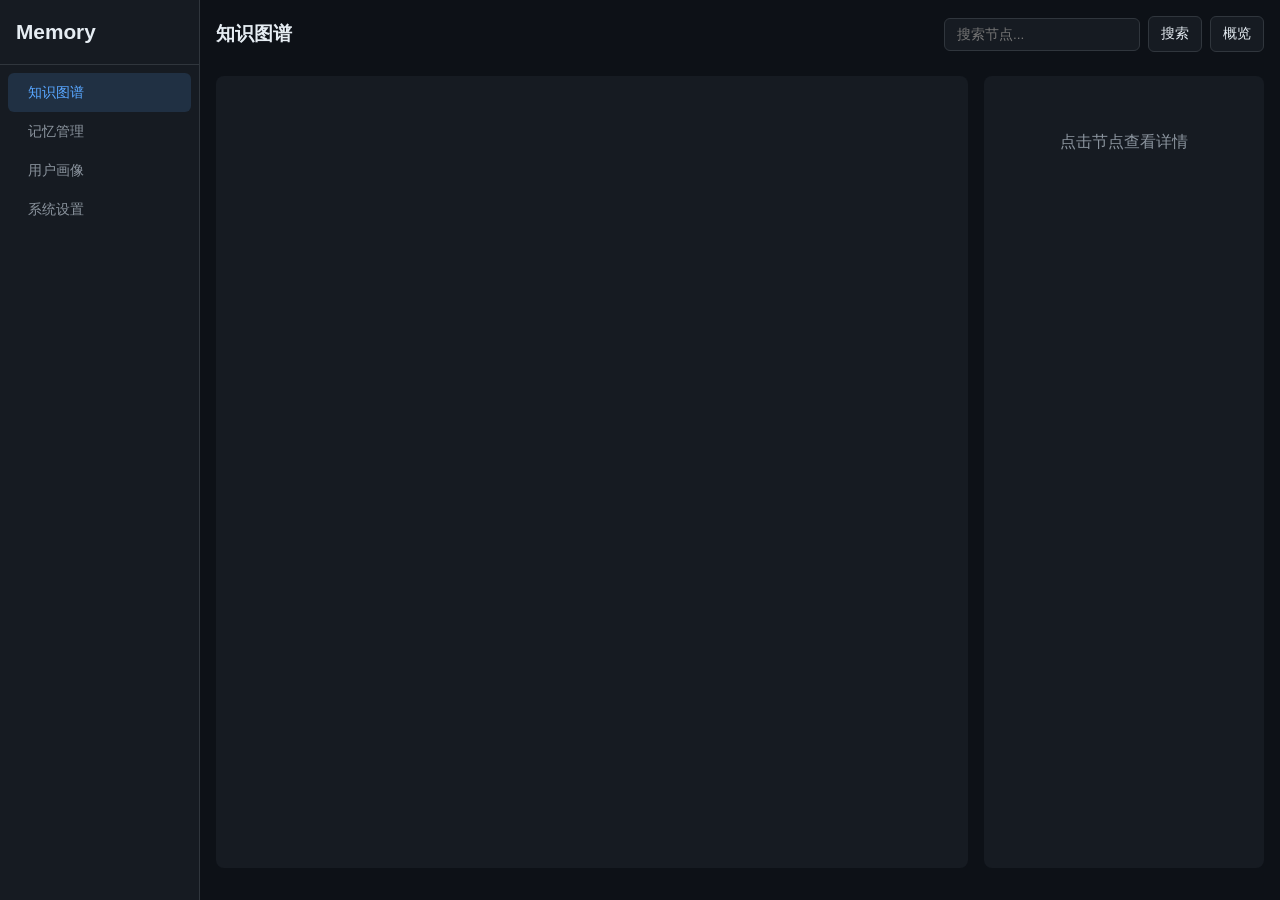
==== webui/dashboard/index.html @ d9d57caa "fix: WebUI 记忆页面滚动 + 分页条数选择 1) styles.css: .mem-body 和 .mem-table-wrap overflow:hidden → auto, 内容可滚动查" ====
<!DOCTYPE html>
<html lang="zh-CN">
<head>
<meta charset="UTF-8">
<meta name="viewport" content="width=device-width, initial-scale=1.0">
<title>Memory Dashboard</title>
<link rel="stylesheet" href="styles.css">
</head>
<body>
<div id="app">
  <aside class="sidebar">
    <div class="brand"> Memory</div>
    <nav>
      <button class="nav-item active" data-page="graph"><span class="nav-icon"></span> 知识图谱</button>
      <button class="nav-item" data-page="memories"><span class="nav-icon"></span> 记忆管理</button>
      <button class="nav-item" data-page="persona"><span class="nav-icon"></span> 用户画像</button>
      <button class="nav-item" data-page="system"><span class="nav-icon"></span> 系统设置</button>
    </nav>
  </aside>
  <main class="main">
    <section class="page active" id="page-graph">
      <header><h2> 知识图谱</h2>
        <div class="toolbar">
          <input id="graph-query" placeholder="搜索节点...">
          <button onclick="searchGraph()">搜索</button>
          <button onclick="loadGraphOverview()">概览</button>
        </div>
      </header>
      <div class="stats-bar" id="graph-stats"></div>
      <div class="graph-wrap">
        <div class="canvas-container" id="canvas-container"><svg id="graph-svg"></svg></div>
        <div class="graph-side" id="graph-detail"><div class="detail-placeholder">点击节点查看详情</div></div>
      </div>
      <div class="legend" id="graph-legend"></div>
    </section>

    <section class="page" id="page-memories">
      <header><h2>记忆管理</h2>
        <div class="toolbar">
          <select id="mem-year" onchange="searchMemories()"><option value="">年份</option></select>
          <select id="mem-month" onchange="searchMemories()">
            <option value="">月份</option>
            <option value="01">1月</option><option value="02">2月</option><option value="03">3月</option>
            <option value="04">4月</option><option value="05">5月</option><option value="06">6月</option>
            <option value="07">7月</option><option value="08">8月</option><option value="09">9月</option>
            <option value="10">10月</option><option value="11">11月</option><option value="12">12月</option>
          </select>
          <input id="mem-search" placeholder="搜索ID或关键词..." oninput="searchMemories()">
          <span id="mem-count" class="count-badge"></span>
        </div>
      </header>
      <div class="mem-body">
        <div class="mem-table-wrap">
          <table class="mem-table">
            <thead>
              <tr>
                <th style="width:30px"><input type="checkbox" id="sel-all" onchange="toggleSelectAll()"></th>
                <th style="width:50px">ID</th>
                <th>摘要</th>
                <th style="width:120px">类型</th>
                <th style="width:60px">重要度</th>
                <th style="width:55px">状态</th>
                <th style="width:80px">创建时间</th>
              </tr>
            </thead>
            <tbody id="mem-tbody"></tbody>
          </table>
          <div style="display:flex;align-items:center;gap:8px;justify-content:center;padding:12px 0">
            <div class="pagination" id="mem-pagination" style="padding:0"></div>
            <select id="mem-page-size" onchange="memPage=1;loadMemories()" style="padding:4px 8px;font-size:0.85em">
              <option value="20">20条/页</option>
              <option value="50" selected>50条/页</option>
              <option value="100">100条/页</option>
            </select>
          </div>
        </div>
        <div class="mem-side" id="mem-side" style="display:none">
          <div class="side-header">
            <h3>记忆详情</h3>
            <div class="side-actions">
              <button onclick="editCurrentMemory()">编辑</button>
              <button onclick="deleteCurrentMemory()" style="color:var(--danger)">删除</button>
              <button onclick="closeSidePanel()" style="font-size:1.2em;background:none;border:none">X</button>
            </div>
          </div>
          <div class="side-scroll" id="side-scroll">
            <div>
              <h4>日记</h4>
              <div id="side-diary" class="side-diary">选择一条记忆查看详情</div>
            </div>
            <div>
              <h4>关键事实重要度</h4>
              <div id="side-imp" style="font-size:0.85em;color:var(--text2);padding:4px 0"></div>
            </div>
            <div>
              <h4>关键事实</h4>
              <div id="side-atoms"></div>
            </div>
          </div>
        </div>
      </div>
    </section>

    <section class="page" id="page-persona">
      <header><h2> 用户画像</h2><button onclick="savePersona()"> 保存</button></header>
      <textarea id="persona-editor" placeholder="加载中..."></textarea>
    </section>

    <section class="page" id="page-system">
      <header><h2>⚙ 系统</h2></header>
      <div class="sys-cards" id="sys-stats"></div>
    </section>
  </main>
</div>
<script src="app.js"></script>
</body>
</html>
---- webui/dashboard/styles.css ----
* { margin: 0; padding: 0; box-sizing: border-box; }
:root {
  --bg: #0d1117; --surface: #161b22; --border: #30363d;
  --text: #e6edf3; --text2: #8b949e; --accent: #58a6ff;
  --danger: #f85149; --success: #3fb950;
  --radius: 8px; --space: 16px;
}
body { font-family: -apple-system, BlinkMacSystemFont, 'Segoe UI', sans-serif; background: var(--bg); color: var(--text); height: 100vh; overflow: hidden; }
#app { display: flex; height: 100vh; }

/* Sidebar */
.sidebar { width: 200px; background: var(--surface); border-right: 1px solid var(--border); display: flex; flex-direction: column; flex-shrink: 0; }
.brand { padding: 20px var(--space); font-size: 1.3em; font-weight: 700; border-bottom: 1px solid var(--border); }
.sidebar nav { padding: 8px; flex: 1; }
.nav-item { display: flex; align-items: center; gap: 8px; width: 100%; padding: 10px 12px; background: none; border: none; color: var(--text2); cursor: pointer; border-radius: 6px; font-size: 0.9em; text-align: left; }
.nav-item:hover { background: rgba(255,255,255,0.05); color: var(--text); }
.nav-item.active { background: rgba(88,166,255,0.15); color: var(--accent); }
.nav-icon { font-size: 1.1em; }

/* Main */
.main { flex: 1; display: flex; flex-direction: column; overflow: hidden; }
.page { display: none; flex-direction: column; height: 100%; padding: var(--space); overflow-y: auto; }
.page.active { display: flex; }
.page header { display: flex; align-items: center; justify-content: space-between; margin-bottom: var(--space); flex-shrink: 0; }
.page header h2 { font-size: 1.2em; }
.toolbar { display: flex; gap: 8px; align-items: center; }

/* Inputs */
input, select, textarea, button {
  background: var(--surface); border: 1px solid var(--border); color: var(--text);
  padding: 8px 12px; border-radius: 6px; font-size: 0.85em;
}
input:focus, select:focus, textarea:focus { outline: none; border-color: var(--accent); }
button { cursor: pointer; }
button:hover { background: rgba(255,255,255,0.08); }
.count-badge { background: var(--accent); color: #fff; padding: 2px 10px; border-radius: 12px; font-size: 0.8em; }

/* Graph page */
.graph-wrap { display: flex; flex: 1; gap: var(--space); min-height: 0; }
.canvas-container { flex: 1; background: var(--surface); border-radius: var(--radius); overflow: hidden; position: relative; }
#graph-svg { width: 100%; height: 100%; cursor: grab; }
#graph-svg:active { cursor: grabbing; }
.graph-side { width: 280px; background: var(--surface); border-radius: var(--radius); padding: var(--space); overflow-y: auto; flex-shrink: 0; }
.detail-placeholder { color: var(--text2); text-align: center; padding: 40px 0; }
.stats-bar { display: flex; gap: 12px; margin-bottom: 8px; flex-shrink: 0; }
.stats-bar span { background: var(--surface); padding: 4px 12px; border-radius: 6px; font-size: 0.85em; color: var(--text2); }
.legend { display: flex; gap: 16px; padding: 8px 0; flex-shrink: 0; }
.legend-item { display: flex; align-items: center; gap: 4px; font-size: 0.8em; color: var(--text2); }
.legend-dot { width: 10px; height: 10px; border-radius: 50%; }

/* Memories */
.mem-list { flex: 1; overflow-y: auto; }
.mem-card { background: var(--surface); border: 1px solid var(--border); border-radius: var(--radius); padding: 12px var(--space); margin-bottom: 8px; display: flex; gap: 12px; align-items: flex-start; cursor: pointer; transition: border-color 0.2s; }
.mem-card:hover { border-color: var(--accent); }
.mem-type { font-size: 0.75em; padding: 2px 8px; border-radius: 10px; background: rgba(88,166,255,0.15); white-space: nowrap; }
.mem-content { flex: 1; }
.mem-content .c { word-break: break-word; line-height: 1.4; }
.mem-content .m { font-size: 0.8em; color: var(--text2); margin-top: 4px; }
.mem-actions { display: flex; gap: 4px; flex-shrink: 0; }
.mem-actions button { padding: 4px 8px; font-size: 0.8em; }
.pagination { display: flex; gap: 4px; justify-content: center; padding: 12px 0; flex-shrink: 0; }
.pagination button { padding: 4px 10px; min-width: 32px; }
.pagination .current { background: var(--accent); border-color: var(--accent); }

/* Diaries */
.diary-layout { display: flex; flex: 1; gap: var(--space); min-height: 0; }
.diary-list { width: 160px; flex-shrink: 0; overflow-y: auto; }
.diary-list button { display: block; width: 100%; text-align: left; padding: 8px 12px; margin-bottom: 4px; border-radius: 6px; background: none; border: 1px solid transparent; color: var(--text2); }
.diary-list button:hover { border-color: var(--border); color: var(--text); }
.diary-list button.active { border-color: var(--accent); color: var(--accent); }
.diary-editor { flex: 1; display: flex; flex-direction: column; }
#diary-editor { flex: 1; resize: none; font-family: inherit; line-height: 1.6; min-height: 300px; }

/* Persona */
#persona-editor { flex: 1; resize: none; font-family: inherit; line-height: 1.6; min-height: 400px; }

/* System */
.sys-cards { display: flex; gap: var(--space); margin-bottom: var(--space); flex-wrap: wrap; }
.sys-card { background: var(--surface); border: 1px solid var(--border); border-radius: var(--radius); padding: var(--space); min-width: 120px; text-align: center; }
.sys-card .num { font-size: 2em; font-weight: 700; color: var(--accent); }
.sys-card .label { font-size: 0.85em; color: var(--text2); margin-top: 4px; }
.sys-section { margin-top: var(--space); }
.log-box { background: #000; border: 1px solid var(--border); border-radius: var(--radius); padding: var(--space); margin-top: 8px; max-height: 200px; overflow-y: auto; font-size: 0.8em; color: var(--success); }

/* Modal */
.modal-overlay { position: fixed; inset: 0; background: rgba(0,0,0,0.6); z-index: 100; display: flex; align-items: center; justify-content: center; }
.modal { background: var(--surface); border: 1px solid var(--border); border-radius: 12px; width: 600px; max-width: 90vw; max-height: 80vh; display: flex; flex-direction: column; }
.modal-header { display: flex; justify-content: space-between; align-items: center; padding: var(--space); border-bottom: 1px solid var(--border); }
.modal-header button { background: none; border: none; font-size: 1.2em; }
.modal-body { padding: var(--space); overflow-y: auto; }
.modal-body .field { margin-bottom: 12px; }
.modal-body label { display: block; font-size: 0.85em; color: var(--text2); margin-bottom: 4px; }
.modal-body input, .modal-body select, .modal-body textarea { width: 100%; }
.modal-body textarea { min-height: 100px; resize: vertical; font-family: inherit; }
.modal-footer { padding: var(--space); border-top: 1px solid var(--border); display: flex; gap: 8px; justify-content: flex-end; }

/* ═══ 记忆管理 - 表格 + 侧边窗 ═══ */
.mem-body { display:flex; flex:1; gap:var(--space); min-height:0; overflow:auto; }
.mem-table-wrap { flex:1; display:flex; flex-direction:column; min-width:0; overflow:auto; }
.mem-table { width:100%; border-collapse:collapse; font-size:0.88em; }
.mem-table th { background:var(--surface); color:var(--text2); font-weight:600; padding:10px 10px; text-align:left; border-bottom:2px solid var(--border); position:sticky; top:0; z-index:1; white-space:nowrap; }
.mem-table td { padding:8px 10px; border-bottom:1px solid var(--border); cursor:pointer; vertical-align:middle; }
.mem-row:hover td { background:rgba(88,166,255,0.05); }
.mem-row.selected td { background:rgba(88,166,255,0.12); }
.col-date { width:100px; }
.col-imp { width:70px; text-align:center; }
.mem-text { overflow:hidden; text-overflow:ellipsis; display:-webkit-box; -webkit-line-clamp:2; -webkit-box-orient:vertical; line-height:1.35; max-height:2.7em; }

.mem-side { width:420px; flex-shrink:0; background:var(--surface); border:1px solid var(--border); border-radius:var(--radius); display:flex; flex-direction:column; overflow:hidden; }
.side-header { display:flex; align-items:center; justify-content:space-between; padding:12px 16px; border-bottom:1px solid var(--border); flex-shrink:0; }
.side-header h3 { font-size:1em; margin:0; }
.side-header button { padding:4px 10px; font-size:0.82em; }
.side-actions { display:flex; gap:6px; align-items:center; }
.side-scroll { flex:1; overflow-y:auto; padding:16px; }
.side-scroll h4 { font-size:0.9em; color:var(--accent); margin:16px 0 8px; padding-bottom:4px; border-bottom:1px solid var(--border); }
.side-scroll h4:first-child { margin-top:0; }
.side-diary { white-space:pre-wrap; line-height:1.6; font-size:0.9em; padding:8px 0; color:var(--text); }
.atom-num { display:inline-flex; align-items:center; justify-content:center; width:22px; height:22px; border-radius:50%; background:var(--accent); color:#fff; font-size:0.75em; font-weight:700; flex-shrink:0; }
.atom-item { display:flex; gap:10px; padding:8px 0; border-bottom:1px solid var(--border); }
.atom-item:last-child { border-bottom:none; }
.atom-body { flex:1; min-width:0; }
.atom-body .atom-c { font-size:0.9em; line-height:1.35; }
.atom-body .atom-m { font-size:0.8em; color:var(--text2); margin-top:3px; display:flex; gap:8px; flex-wrap:wrap; }
.atom-tag { font-size:0.75em; padding:1px 8px; border-radius:8px; background:rgba(88,166,255,0.15); }

/* ═══ 记忆管理 - 表格 ═══ */
.table-container { flex:1; overflow-y:auto; }
.mem-table { width:100%; border-collapse:collapse; font-size:0.9em; }
.mem-table th { background:var(--surface); color:var(--text2); font-weight:600; padding:10px 12px; text-align:left; border-bottom:2px solid var(--border); position:sticky; top:0; z-index:1; }
.mem-row td { padding:10px 12px; border-bottom:1px solid var(--border); cursor:pointer; vertical-align:top; }
.mem-row:hover td { background:rgba(88,166,255,0.05); }
.mem-text { line-height:1.4; word-break:break-word; }
.mem-snippet { font-size:0.85em; color:var(--text2); margin-top:4px; border-left:2px solid var(--border); padding-left:8px; }
.id-col { width:70px; color:var(--text2); font-size:0.85em; }
.type-col { width:100px; }
.imp-col { width:80px; text-align:center; }
.status-col { width:80px; }
.ts-col { width:150px; white-space:nowrap; }

/* ═══ 新表格样式 ═══ */
.mem-table td { vertical-align:top; }
.mem-table input[type="checkbox"] { cursor:pointer; }
.mem-summary { line-height:1.35; }
.mem-summary .preview { overflow:hidden; text-overflow:ellipsis; display:-webkit-box; -webkit-line-clamp:2; -webkit-box-orient:vertical; }
.mem-summary .updated { font-size:0.78em; color:var(--text2); margin-top:2px; }
.type-dots { display:flex; gap:3px; flex-wrap:wrap; }
.type-dot { font-size:0.72em; padding:1px 6px; border-radius:6px; background:rgba(88,166,255,0.12); color:var(--text2); white-space:nowrap; }
.status-hot { color:#f85149; }
.status-warm { color:#d29922; }
.status-cold { color:#58a6ff; }
.imp-cell { text-align:center; font-weight:600; }
.side-imp-bar { display:flex; gap:12px; padding:6px 0; }
.side-imp-item { text-align:center; }
.side-imp-item .num { font-size:1.2em; font-weight:700; color:var(--accent); }
.side-imp-item .lbl { font-size:0.78em; color:var(--text2); }
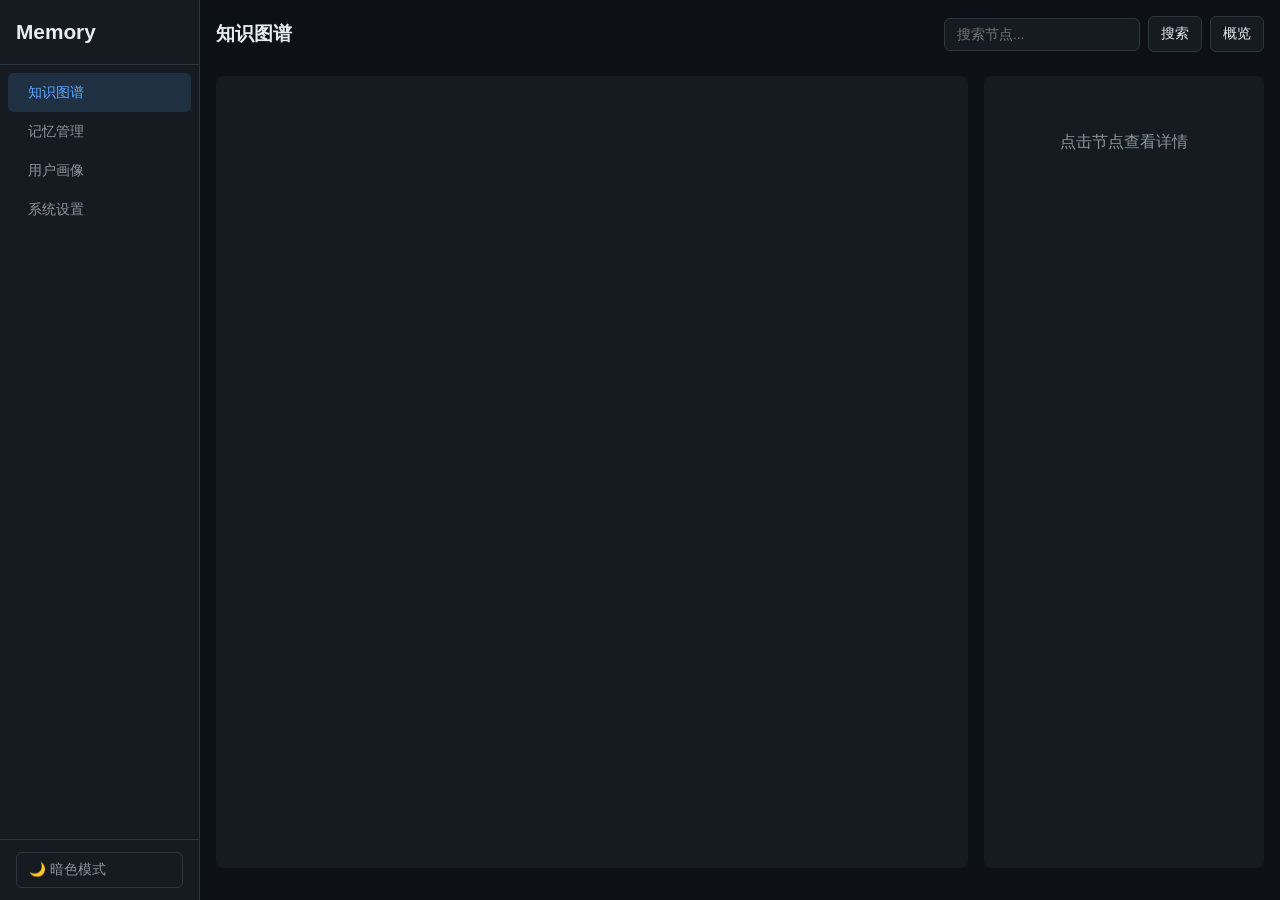
==== commit 8692d5a9: "style: 默认主题改为亮色 主题默认从 dark 改为 light，按钮文本简化" ====
--- a/webui/dashboard/index.html
+++ b/webui/dashboard/index.html
@@ -16,6 +16,9 @@
       <button class="nav-item" data-page="persona"><span class="nav-icon"></span> 用户画像</button>
       <button class="nav-item" data-page="system"><span class="nav-icon"></span> 系统设置</button>
     </nav>
+    <div style="padding:12px 16px;border-top:1px solid var(--border);margin-top:auto">
+      <button onclick="toggleTheme()" style="display:flex;align-items:center;gap:8px;width:100%;padding:8px 12px;background:none;border:1px solid var(--border);border-radius:6px;color:var(--text2);cursor:pointer;font-size:0.85em" id="theme-btn">🌙 暗色模式</button>
+    </div>
   </aside>
   <main class="main">
     <section class="page active" id="page-graph">
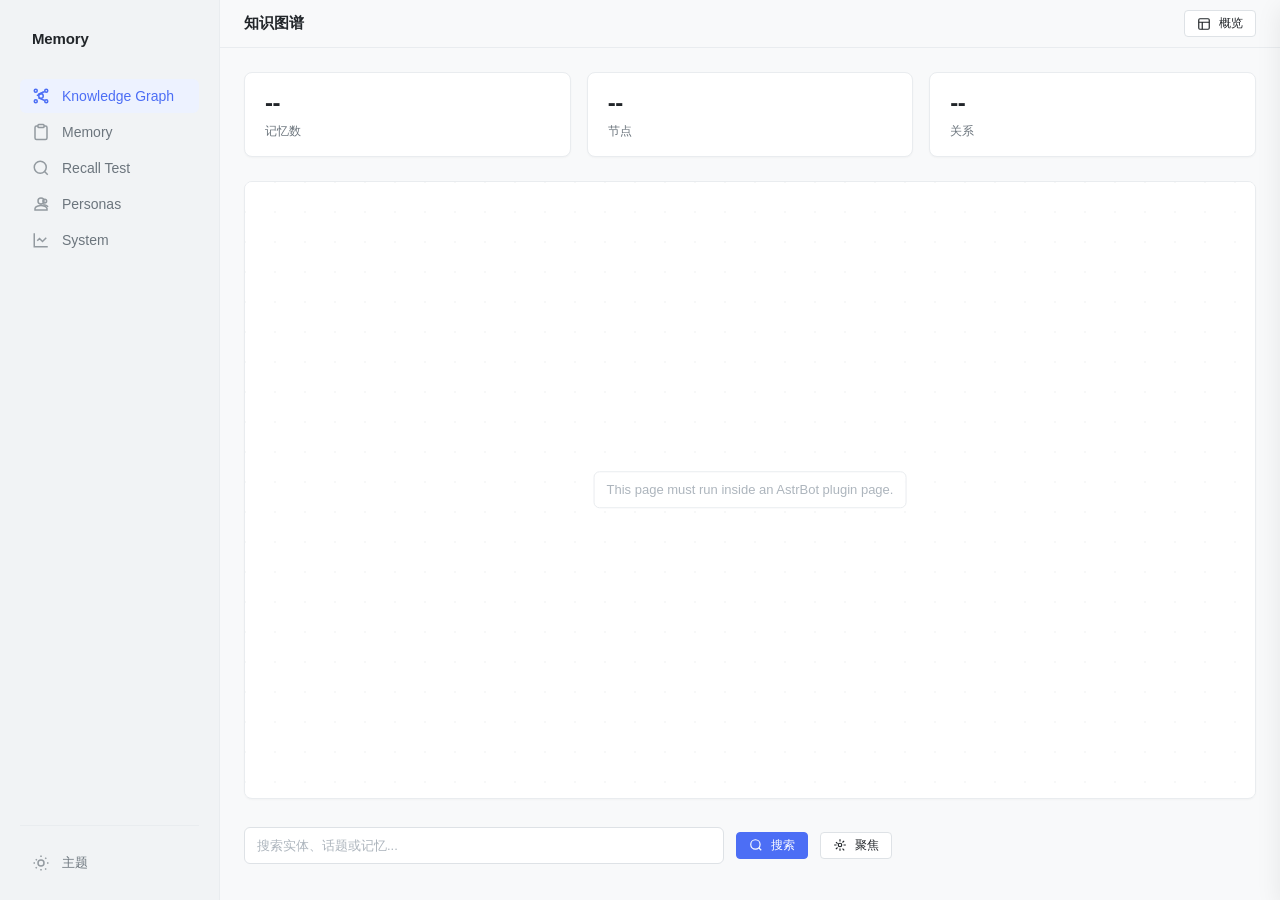
==== commit 44db7209: "feat: 替换 settings 配置页为 memori 统一 API - 旧 settings 页面对接 memori 的 /api/v1/config + /api/v1/providers -" ====
--- a/webui/dashboard/index.html
+++ b/webui/dashboard/index.html
@@ -1,120 +1,224 @@
 <!DOCTYPE html>
-<html lang="zh-CN">
-<head>
-<meta charset="UTF-8">
-<meta name="viewport" content="width=device-width, initial-scale=1.0">
-<title>Memory Dashboard</title>
-<link rel="stylesheet" href="styles.css">
-</head>
-<body>
-<div id="app">
-  <aside class="sidebar">
-    <div class="brand"> Memory</div>
-    <nav>
-      <button class="nav-item active" data-page="graph"><span class="nav-icon"></span> 知识图谱</button>
-      <button class="nav-item" data-page="memories"><span class="nav-icon"></span> 记忆管理</button>
-      <button class="nav-item" data-page="persona"><span class="nav-icon"></span> 用户画像</button>
-      <button class="nav-item" data-page="system"><span class="nav-icon"></span> 系统设置</button>
-    </nav>
-    <div style="padding:12px 16px;border-top:1px solid var(--border);margin-top:auto">
-      <button onclick="toggleTheme()" style="display:flex;align-items:center;gap:8px;width:100%;padding:8px 12px;background:none;border:1px solid var(--border);border-radius:6px;color:var(--text2);cursor:pointer;font-size:0.85em" id="theme-btn">🌙 暗色模式</button>
+<html>
+  <head>
+    <meta charset="UTF-8" />
+    <meta name="viewport" content="width=device-width, initial-scale=1.0" />
+    <title>Memory Dashboard</title>
+    <link rel="stylesheet" href="./styles.css" />
+    <script src="./i18n.js"></script>
+  </head>
+  <body>
+    <div id="app">
+      <aside class="sidebar">
+        <div class="sidebar-brand">Memory</div>
+        <nav class="sidebar-nav">
+          <button class="nav-item active" data-page="graph">
+            <svg viewBox="0 0 24 24" fill="none" stroke="currentColor" stroke-width="2"><circle cx="12" cy="12" r="3"/><circle cx="19" cy="5" r="2"/><circle cx="5" cy="19" r="2"/><circle cx="19" cy="19" r="2"/><circle cx="5" cy="5" r="2"/><line x1="8.5" y1="9.5" x2="17" y2="6"/><line x1="8.5" y1="14.5" x2="17" y2="18"/><line x1="15" y1="7" x2="6.5" y2="11.5"/></svg>
+            <span data-i18n="nav.graph">知识图谱</span>
+          </button>
+          <button class="nav-item" data-page="memories">
+            <svg viewBox="0 0 24 24" fill="none" stroke="currentColor" stroke-width="2"><path d="M16 4h2a2 2 0 0 1 2 2v14a2 2 0 0 1-2 2H6a2 2 0 0 1-2-2V6a2 2 0 0 1 2-2h2"/><rect x="8" y="2" width="8" height="4" rx="1"/></svg>
+            <span data-i18n="nav.memory">记忆管理</span>
+          </button>
+          <button class="nav-item" data-page="recall">
+            <svg viewBox="0 0 24 24" fill="none" stroke="currentColor" stroke-width="2"><circle cx="11" cy="11" r="8"/><path d="m21 21-4.3-4.3"/></svg>
+            <span data-i18n="nav.recall">召回测试</span>
+          </button>
+          <button class="nav-item" data-page="persons">
+            <svg viewBox="0 0 24 24" fill="none" stroke="currentColor" stroke-width="2"><path d="M12 12c2.21 0 4-1.79 4-4s-1.79-4-4-4-4 1.79-4 4 1.79 4 4 4zm0 2c-2.67 0-8 1.34-8 4v2h16v-2c0-2.66-5.33-4-8-4z"/><circle cx="17" cy="8" r="2.5"/><path d="M21 16c0-1.66-3.33-3-6-3"/></svg>
+            <span data-i18n="nav.persons">用户画像</span>
+          </button>
+          <button class="nav-item" data-page="system">
+            <svg viewBox="0 0 24 24" fill="none" stroke="currentColor" stroke-width="2"><path d="M3 3v18h18"/><path d="m19 9-5 5-4-4-3 3"/></svg>
+            <span data-i18n="nav.system">系统概览</span>
+          </button>
+        </nav>
+        <div class="sidebar-divider"></div>
+        <div class="sidebar-footer">
+          <button class="nav-item" id="theme-toggle">
+            <svg viewBox="0 0 24 24" fill="none" stroke="currentColor" stroke-width="2" id="theme-icon-dark"><path d="M12 3a6 6 0 0 0 9 9 9 9 0 1 1-9-9Z"/></svg>
+            <svg viewBox="0 0 24 24" fill="none" stroke="currentColor" stroke-width="2" id="theme-icon-light" class="hidden"><circle cx="12" cy="12" r="4"/><path d="M12 2v2m0 16v2m-6.93-15.07 1.41 1.41m11.04 11.04 1.41 1.41M2 12h2m16 0h2M4.93 19.07l1.41-1.41M17.66 6.34l1.41-1.41"/></svg>
+            <span>主题</span>
+          </button>
+        </div>
+      </aside>
+      <main class="main-content">
+        <!-- Page: Graph -->
+        <section class="page active" id="page-graph">
+          <header class="page-header">
+            <span class="page-title">知识图谱</span>
+            <div class="page-actions">
+              <button class="btn btn-secondary btn-sm" id="graph-overview-btn">
+                <svg viewBox="0 0 24 24" width="14" height="14" fill="none" stroke="currentColor" stroke-width="2"><rect x="3" y="3" width="18" height="18" rx="2"/><path d="M3 9h18M9 21V9"/></svg>
+                <span>概览</span>
+              </button>
+            </div>
+          </header>
+          <div class="page-body" style="display:flex;flex-direction:column">
+            <div class="stat-pills" id="graph-stat-pills">
+              <div class="stat-pill"><div class="stat-pill-value" id="gs-total">--</div><div class="stat-pill-label">记忆数</div></div>
+              <div class="stat-pill"><div class="stat-pill-value" id="gs-nodes">--</div><div class="stat-pill-label">节点</div></div>
+              <div class="stat-pill"><div class="stat-pill-value" id="gs-edges">--</div><div class="stat-pill-label">关系</div></div>
+            </div>
+            <div class="graph-canvas-container" style="flex:1">
+              <div class="graph-canvas-state" id="graph-canvas-state">加载图谱概览...</div>
+              <div id="graph-canvas" class="graph-canvas"></div>
+            </div>
+            <div class="graph-legend" id="graph-legend"></div>
+            <div class="graph-toolbar">
+              <input type="text" id="graph-query-input" class="input" placeholder="搜索实体、话题或记忆..." />
+              <button class="btn btn-primary btn-sm" id="graph-search-btn">
+                <svg viewBox="0 0 24 24" width="14" height="14" fill="none" stroke="currentColor" stroke-width="2"><circle cx="11" cy="11" r="8"/><path d="m21 21-4.3-4.3"/></svg>
+                <span>搜索</span>
+              </button>
+              <button class="btn btn-secondary btn-sm" id="graph-focus-btn">
+                <svg viewBox="0 0 24 24" width="14" height="14" fill="none" stroke="currentColor" stroke-width="2"><circle cx="12" cy="12" r="3"/><path d="M12 2v4m0 12v4m-6.93-15.07 2.83 2.83m8.48 8.48 2.83 2.83M2 12h4m12 0h4M4.93 19.07l2.83-2.83m8.48-8.48 2.83-2.83"/></svg>
+                <span>聚焦</span>
+              </button>
+            </div>
+          </div>
+        </section>
+        <!-- Page: Memories -->
+        <section class="page" id="page-memories">
+          <header class="page-header">
+            <span class="page-title">记忆管理</span>
+          </header>
+          <div class="page-body">
+            <div class="filter-bar">
+              <input type="text" id="mem-keyword" class="input" placeholder="搜索关键词或 ID..." />
+              <select id="mem-year" class="select input" style="width:auto"><option value="">年份</option></select>
+              <select id="mem-month" class="select input" style="width:auto">
+                <option value="">月份</option>
+                <option value="01">1月</option><option value="02">2月</option><option value="03">3月</option>
+                <option value="04">4月</option><option value="05">5月</option><option value="06">6月</option>
+                <option value="07">7月</option><option value="08">8月</option><option value="09">9月</option>
+                <option value="10">10月</option><option value="11">11月</option><option value="12">12月</option>
+              </select>
+              <select id="mem-page-size" class="select input" style="width:auto">
+                <option value="20">20条/页</option>
+                <option value="50" selected>50条/页</option>
+                <option value="100">100条/页</option>
+              </select>
+            </div>
+            <div class="table-container">
+              <div class="table-scroll" id="memories-scroll">
+              <table class="data-table" id="memories-table">
+                <thead>
+                  <tr>
+                    <th class="cell-check"><input type="checkbox" id="mem-select-page" /></th>
+                    <th class="cell-id">ID</th>
+                    <th class="cell-summary">摘要</th>
+                    <th class="cell-type">类型</th>
+                    <th class="cell-importance">重要度</th>
+                    <th class="cell-status">状态</th>
+                    <th class="cell-created">时间</th>
+                  </tr>
+                </thead>
+                <tbody id="memories-body">
+                  <tr><td colspan="7" class="table-empty">暂无数据</td></tr>
+                </tbody>
+              </table>
+              </div>
+              <div class="pagination">
+                <div class="pagination-controls">
+                  <button class="btn btn-sm btn-ghost" id="mem-prev" disabled>上一页</button>
+                  <span class="pagination-info" id="mem-pagination-info">第 1/1 页 · 共 0 条</span>
+                  <button class="btn btn-sm btn-ghost" id="mem-next" disabled>下一页</button>
+                </div>
+              </div>
+            </div>
+          </div>
+          <div class="batch-bar" id="batch-bar">
+            <span class="batch-bar-count" id="batch-count">已选 0 条</span>
+            <div class="batch-bar-actions">
+              <button class="btn btn-sm btn-danger" id="batch-delete">删除选中</button>
+            </div>
+            <button class="btn btn-sm btn-ghost" id="batch-clear">清空</button>
+          </div>
+        </section>
+        <!-- Page: Recall -->
+        <section class="page" id="page-recall">
+          <header class="page-header">
+            <span class="page-title">召回测试</span>
+          </header>
+          <div class="page-body">
+            <div class="recall-form-section">
+              <textarea id="recall-query" class="input textarea" rows="3" placeholder="输入查询语句测试记忆检索..."></textarea>
+              <div class="recall-form-row">
+                <div class="recall-form-field" style="max-width:200px">
+                  <label class="recall-form-label">结果数 (k)</label>
+                  <div class="slider-group">
+                    <input type="range" id="recall-k" min="1" max="50" value="5" />
+                    <span class="slider-value" id="recall-k-value">5</span>
+                  </div>
+                </div>
+                <button class="btn btn-primary" id="recall-search-btn">执行召回</button>
+              </div>
+            </div>
+            <div class="recall-results-header hidden" id="recall-stats">
+              <span id="recall-count-text">0 条结果</span>
+            </div>
+            <div id="recall-results"></div>
+          </div>
+        </section>
+        <!-- Page: System -->
+        <section class="page" id="page-system">
+          <header class="page-header">
+            <span class="page-title">系统概览</span>
+          </header>
+          <div class="page-body">
+            <div class="stat-cards" id="system-stat-cards">
+              <div class="stat-card"><div class="stat-card-value" id="ss-total">--</div><div class="stat-card-label">总记忆</div></div>
+              <div class="stat-card"><div class="stat-card-value" id="ss-imp">--</div><div class="stat-card-label">平均重要度</div></div>
+              <div class="stat-card"><div class="stat-card-value" id="ss-nodes">--</div><div class="stat-card-label">图谱节点</div></div>
+              <div class="stat-card"><div class="stat-card-value" id="ss-edges">--</div><div class="stat-card-label">图谱关系</div></div>
+              <div class="stat-card"><div class="stat-card-value" id="ss-diaries">--</div><div class="stat-card-label">日记数</div></div>
+            </div>
+            <div class="system-panel">
+              <div class="system-panel-title">记忆类型分布</div>
+              <div class="bar-chart" id="atom-chart"></div>
+            </div>
+          </div>
+        </section>
+        <!-- Page: Persons -->
+        <section class="page" id="page-persons">
+          <header class="page-header">
+            <span class="page-title" data-i18n="nav.persons">用户画像</span>
+            <div class="page-actions">
+              <div class="persona-search-wrapper">
+                <input type="text" id="persona-search" class="input input-sm" placeholder="" data-i18n-placeholder="persons.searchPh" />
+              </div>
+            </div>
+          </header>
+          <div class="page-body">
+            <div class="persona-stats" id="persona-stats">
+              <span id="persona-count" data-i18n="persons.count" data-i18n-args="0">共 0 个用户</span>
+            </div>
+            <div class="persona-grid" id="persona-grid">
+              <div class="persona-empty" data-i18n="common.loading">加载中...</div>
+            </div>
+          </div>
+        </section>
+      </main>
     </div>
-  </aside>
-  <main class="main">
-    <section class="page active" id="page-graph">
-      <header><h2> 知识图谱</h2>
-        <div class="toolbar">
-          <input id="graph-query" placeholder="搜索节点...">
-          <button onclick="searchGraph()">搜索</button>
-          <button onclick="loadGraphOverview()">概览</button>
+    <!-- Peek Panel -->
+    <div class="peek-overlay" id="peek-overlay"></div>
+    <aside class="peek-panel" id="peek-panel">
+      <div class="peek-header">
+        <div>
+          <div id="peek-badge"></div>
+          <div class="peek-title" id="peek-title">--</div>
         </div>
-      </header>
-      <div class="stats-bar" id="graph-stats"></div>
-      <div class="graph-wrap">
-        <div class="canvas-container" id="canvas-container"><svg id="graph-svg"></svg></div>
-        <div class="graph-side" id="graph-detail"><div class="detail-placeholder">点击节点查看详情</div></div>
+        <button class="peek-close" id="peek-close">
+          <svg viewBox="0 0 24 24" width="20" height="20" fill="none" stroke="currentColor" stroke-width="2"><path d="M18 6 6 18M6 6l12 12"/></svg>
+        </button>
       </div>
-      <div class="legend" id="graph-legend"></div>
-    </section>
-
-    <section class="page" id="page-memories">
-      <header><h2>记忆管理</h2>
-        <div class="toolbar">
-          <select id="mem-year" onchange="searchMemories()"><option value="">年份</option></select>
-          <select id="mem-month" onchange="searchMemories()">
-            <option value="">月份</option>
-            <option value="01">1月</option><option value="02">2月</option><option value="03">3月</option>
-            <option value="04">4月</option><option value="05">5月</option><option value="06">6月</option>
-            <option value="07">7月</option><option value="08">8月</option><option value="09">9月</option>
-            <option value="10">10月</option><option value="11">11月</option><option value="12">12月</option>
-          </select>
-          <input id="mem-search" placeholder="搜索ID或关键词..." oninput="searchMemories()">
-          <span id="mem-count" class="count-badge"></span>
-        </div>
-      </header>
-      <div class="mem-body">
-        <div class="mem-table-wrap">
-          <table class="mem-table">
-            <thead>
-              <tr>
-                <th style="width:30px"><input type="checkbox" id="sel-all" onchange="toggleSelectAll()"></th>
-                <th style="width:50px">ID</th>
-                <th>摘要</th>
-                <th style="width:120px">类型</th>
-                <th style="width:60px">重要度</th>
-                <th style="width:55px">状态</th>
-                <th style="width:80px">创建时间</th>
-              </tr>
-            </thead>
-            <tbody id="mem-tbody"></tbody>
-          </table>
-          <div style="display:flex;align-items:center;gap:8px;justify-content:center;padding:12px 0">
-            <div class="pagination" id="mem-pagination" style="padding:0"></div>
-            <select id="mem-page-size" onchange="memPage=1;loadMemories()" style="padding:4px 8px;font-size:0.85em">
-              <option value="20">20条/页</option>
-              <option value="50" selected>50条/页</option>
-              <option value="100">100条/页</option>
-            </select>
-          </div>
-        </div>
-        <div class="mem-side" id="mem-side" style="display:none">
-          <div class="side-header">
-            <h3>记忆详情</h3>
-            <div class="side-actions">
-              <button onclick="editCurrentMemory()">编辑</button>
-              <button onclick="deleteCurrentMemory()" style="color:var(--danger)">删除</button>
-              <button onclick="closeSidePanel()" style="font-size:1.2em;background:none;border:none">X</button>
-            </div>
-          </div>
-          <div class="side-scroll" id="side-scroll">
-            <div>
-              <h4>日记</h4>
-              <div id="side-diary" class="side-diary">选择一条记忆查看详情</div>
-            </div>
-            <div>
-              <h4>关键事实重要度</h4>
-              <div id="side-imp" style="font-size:0.85em;color:var(--text2);padding:4px 0"></div>
-            </div>
-            <div>
-              <h4>关键事实</h4>
-              <div id="side-atoms"></div>
-            </div>
-          </div>
-        </div>
-      </div>
-    </section>
-
-    <section class="page" id="page-persona">
-      <header><h2> 用户画像</h2><button onclick="savePersona()"> 保存</button></header>
-      <textarea id="persona-editor" placeholder="加载中..."></textarea>
-    </section>
-
-    <section class="page" id="page-system">
-      <header><h2>⚙ 系统</h2></header>
-      <div class="sys-cards" id="sys-stats"></div>
-    </section>
-  </main>
-</div>
-<script src="app.js"></script>
-</body>
+      <div class="peek-body" id="peek-body"></div>
+    </aside>
+    <!-- Toast -->
+    <div class="toast" id="toast"></div>
+    <script src="./graph-2d.js"></script>
+    <script src="./graph-ui.js"></script>
+    <script src="./app.js"></script>
+  </body>
 </html>
--- a/webui/dashboard/styles.css
+++ b/webui/dashboard/styles.css
@@ -1,155 +1,2400 @@
-* { margin: 0; padding: 0; box-sizing: border-box; }
+/* ================================================================
+   LivingMemory WebUI — Design System v3
+   Notion-inspired, minimalist, modern
+   ================================================================ */
+
+/* ----- Design Tokens (Light) ----------------------------------- */
 :root {
-  --bg: #0d1117; --surface: #161b22; --border: #30363d;
-  --text: #e6edf3; --text2: #8b949e; --accent: #58a6ff;
-  --danger: #f85149; --success: #3fb950;
-  --radius: 8px; --space: 16px;
-}
-body { font-family: -apple-system, BlinkMacSystemFont, 'Segoe UI', sans-serif; background: var(--bg); color: var(--text); height: 100vh; overflow: hidden; }
-#app { display: flex; height: 100vh; }
-
-/* Sidebar */
-.sidebar { width: 200px; background: var(--surface); border-right: 1px solid var(--border); display: flex; flex-direction: column; flex-shrink: 0; }
-.brand { padding: 20px var(--space); font-size: 1.3em; font-weight: 700; border-bottom: 1px solid var(--border); }
-.sidebar nav { padding: 8px; flex: 1; }
-.nav-item { display: flex; align-items: center; gap: 8px; width: 100%; padding: 10px 12px; background: none; border: none; color: var(--text2); cursor: pointer; border-radius: 6px; font-size: 0.9em; text-align: left; }
-.nav-item:hover { background: rgba(255,255,255,0.05); color: var(--text); }
-.nav-item.active { background: rgba(88,166,255,0.15); color: var(--accent); }
-.nav-icon { font-size: 1.1em; }
-
-/* Main */
-.main { flex: 1; display: flex; flex-direction: column; overflow: hidden; }
-.page { display: none; flex-direction: column; height: 100%; padding: var(--space); overflow-y: auto; }
-.page.active { display: flex; }
-.page header { display: flex; align-items: center; justify-content: space-between; margin-bottom: var(--space); flex-shrink: 0; }
-.page header h2 { font-size: 1.2em; }
-.toolbar { display: flex; gap: 8px; align-items: center; }
-
-/* Inputs */
-input, select, textarea, button {
-  background: var(--surface); border: 1px solid var(--border); color: var(--text);
-  padding: 8px 12px; border-radius: 6px; font-size: 0.85em;
-}
-input:focus, select:focus, textarea:focus { outline: none; border-color: var(--accent); }
-button { cursor: pointer; }
-button:hover { background: rgba(255,255,255,0.08); }
-.count-badge { background: var(--accent); color: #fff; padding: 2px 10px; border-radius: 12px; font-size: 0.8em; }
-
-/* Graph page */
-.graph-wrap { display: flex; flex: 1; gap: var(--space); min-height: 0; }
-.canvas-container { flex: 1; background: var(--surface); border-radius: var(--radius); overflow: hidden; position: relative; }
-#graph-svg { width: 100%; height: 100%; cursor: grab; }
-#graph-svg:active { cursor: grabbing; }
-.graph-side { width: 280px; background: var(--surface); border-radius: var(--radius); padding: var(--space); overflow-y: auto; flex-shrink: 0; }
-.detail-placeholder { color: var(--text2); text-align: center; padding: 40px 0; }
-.stats-bar { display: flex; gap: 12px; margin-bottom: 8px; flex-shrink: 0; }
-.stats-bar span { background: var(--surface); padding: 4px 12px; border-radius: 6px; font-size: 0.85em; color: var(--text2); }
-.legend { display: flex; gap: 16px; padding: 8px 0; flex-shrink: 0; }
-.legend-item { display: flex; align-items: center; gap: 4px; font-size: 0.8em; color: var(--text2); }
-.legend-dot { width: 10px; height: 10px; border-radius: 50%; }
-
-/* Memories */
-.mem-list { flex: 1; overflow-y: auto; }
-.mem-card { background: var(--surface); border: 1px solid var(--border); border-radius: var(--radius); padding: 12px var(--space); margin-bottom: 8px; display: flex; gap: 12px; align-items: flex-start; cursor: pointer; transition: border-color 0.2s; }
-.mem-card:hover { border-color: var(--accent); }
-.mem-type { font-size: 0.75em; padding: 2px 8px; border-radius: 10px; background: rgba(88,166,255,0.15); white-space: nowrap; }
-.mem-content { flex: 1; }
-.mem-content .c { word-break: break-word; line-height: 1.4; }
-.mem-content .m { font-size: 0.8em; color: var(--text2); margin-top: 4px; }
-.mem-actions { display: flex; gap: 4px; flex-shrink: 0; }
-.mem-actions button { padding: 4px 8px; font-size: 0.8em; }
-.pagination { display: flex; gap: 4px; justify-content: center; padding: 12px 0; flex-shrink: 0; }
-.pagination button { padding: 4px 10px; min-width: 32px; }
-.pagination .current { background: var(--accent); border-color: var(--accent); }
-
-/* Diaries */
-.diary-layout { display: flex; flex: 1; gap: var(--space); min-height: 0; }
-.diary-list { width: 160px; flex-shrink: 0; overflow-y: auto; }
-.diary-list button { display: block; width: 100%; text-align: left; padding: 8px 12px; margin-bottom: 4px; border-radius: 6px; background: none; border: 1px solid transparent; color: var(--text2); }
-.diary-list button:hover { border-color: var(--border); color: var(--text); }
-.diary-list button.active { border-color: var(--accent); color: var(--accent); }
-.diary-editor { flex: 1; display: flex; flex-direction: column; }
-#diary-editor { flex: 1; resize: none; font-family: inherit; line-height: 1.6; min-height: 300px; }
-
-/* Persona */
-#persona-editor { flex: 1; resize: none; font-family: inherit; line-height: 1.6; min-height: 400px; }
-
-/* System */
-.sys-cards { display: flex; gap: var(--space); margin-bottom: var(--space); flex-wrap: wrap; }
-.sys-card { background: var(--surface); border: 1px solid var(--border); border-radius: var(--radius); padding: var(--space); min-width: 120px; text-align: center; }
-.sys-card .num { font-size: 2em; font-weight: 700; color: var(--accent); }
-.sys-card .label { font-size: 0.85em; color: var(--text2); margin-top: 4px; }
-.sys-section { margin-top: var(--space); }
-.log-box { background: #000; border: 1px solid var(--border); border-radius: var(--radius); padding: var(--space); margin-top: 8px; max-height: 200px; overflow-y: auto; font-size: 0.8em; color: var(--success); }
-
-/* Modal */
-.modal-overlay { position: fixed; inset: 0; background: rgba(0,0,0,0.6); z-index: 100; display: flex; align-items: center; justify-content: center; }
-.modal { background: var(--surface); border: 1px solid var(--border); border-radius: 12px; width: 600px; max-width: 90vw; max-height: 80vh; display: flex; flex-direction: column; }
-.modal-header { display: flex; justify-content: space-between; align-items: center; padding: var(--space); border-bottom: 1px solid var(--border); }
-.modal-header button { background: none; border: none; font-size: 1.2em; }
-.modal-body { padding: var(--space); overflow-y: auto; }
-.modal-body .field { margin-bottom: 12px; }
-.modal-body label { display: block; font-size: 0.85em; color: var(--text2); margin-bottom: 4px; }
-.modal-body input, .modal-body select, .modal-body textarea { width: 100%; }
-.modal-body textarea { min-height: 100px; resize: vertical; font-family: inherit; }
-.modal-footer { padding: var(--space); border-top: 1px solid var(--border); display: flex; gap: 8px; justify-content: flex-end; }
-
-/* ═══ 记忆管理 - 表格 + 侧边窗 ═══ */
-.mem-body { display:flex; flex:1; gap:var(--space); min-height:0; overflow:auto; }
-.mem-table-wrap { flex:1; display:flex; flex-direction:column; min-width:0; overflow:auto; }
-.mem-table { width:100%; border-collapse:collapse; font-size:0.88em; }
-.mem-table th { background:var(--surface); color:var(--text2); font-weight:600; padding:10px 10px; text-align:left; border-bottom:2px solid var(--border); position:sticky; top:0; z-index:1; white-space:nowrap; }
-.mem-table td { padding:8px 10px; border-bottom:1px solid var(--border); cursor:pointer; vertical-align:middle; }
-.mem-row:hover td { background:rgba(88,166,255,0.05); }
-.mem-row.selected td { background:rgba(88,166,255,0.12); }
-.col-date { width:100px; }
-.col-imp { width:70px; text-align:center; }
-.mem-text { overflow:hidden; text-overflow:ellipsis; display:-webkit-box; -webkit-line-clamp:2; -webkit-box-orient:vertical; line-height:1.35; max-height:2.7em; }
-
-.mem-side { width:420px; flex-shrink:0; background:var(--surface); border:1px solid var(--border); border-radius:var(--radius); display:flex; flex-direction:column; overflow:hidden; }
-.side-header { display:flex; align-items:center; justify-content:space-between; padding:12px 16px; border-bottom:1px solid var(--border); flex-shrink:0; }
-.side-header h3 { font-size:1em; margin:0; }
-.side-header button { padding:4px 10px; font-size:0.82em; }
-.side-actions { display:flex; gap:6px; align-items:center; }
-.side-scroll { flex:1; overflow-y:auto; padding:16px; }
-.side-scroll h4 { font-size:0.9em; color:var(--accent); margin:16px 0 8px; padding-bottom:4px; border-bottom:1px solid var(--border); }
-.side-scroll h4:first-child { margin-top:0; }
-.side-diary { white-space:pre-wrap; line-height:1.6; font-size:0.9em; padding:8px 0; color:var(--text); }
-.atom-num { display:inline-flex; align-items:center; justify-content:center; width:22px; height:22px; border-radius:50%; background:var(--accent); color:#fff; font-size:0.75em; font-weight:700; flex-shrink:0; }
-.atom-item { display:flex; gap:10px; padding:8px 0; border-bottom:1px solid var(--border); }
-.atom-item:last-child { border-bottom:none; }
-.atom-body { flex:1; min-width:0; }
-.atom-body .atom-c { font-size:0.9em; line-height:1.35; }
-.atom-body .atom-m { font-size:0.8em; color:var(--text2); margin-top:3px; display:flex; gap:8px; flex-wrap:wrap; }
-.atom-tag { font-size:0.75em; padding:1px 8px; border-radius:8px; background:rgba(88,166,255,0.15); }
-
-/* ═══ 记忆管理 - 表格 ═══ */
-.table-container { flex:1; overflow-y:auto; }
-.mem-table { width:100%; border-collapse:collapse; font-size:0.9em; }
-.mem-table th { background:var(--surface); color:var(--text2); font-weight:600; padding:10px 12px; text-align:left; border-bottom:2px solid var(--border); position:sticky; top:0; z-index:1; }
-.mem-row td { padding:10px 12px; border-bottom:1px solid var(--border); cursor:pointer; vertical-align:top; }
-.mem-row:hover td { background:rgba(88,166,255,0.05); }
-.mem-text { line-height:1.4; word-break:break-word; }
-.mem-snippet { font-size:0.85em; color:var(--text2); margin-top:4px; border-left:2px solid var(--border); padding-left:8px; }
-.id-col { width:70px; color:var(--text2); font-size:0.85em; }
-.type-col { width:100px; }
-.imp-col { width:80px; text-align:center; }
-.status-col { width:80px; }
-.ts-col { width:150px; white-space:nowrap; }
-
-/* ═══ 新表格样式 ═══ */
-.mem-table td { vertical-align:top; }
-.mem-table input[type="checkbox"] { cursor:pointer; }
-.mem-summary { line-height:1.35; }
-.mem-summary .preview { overflow:hidden; text-overflow:ellipsis; display:-webkit-box; -webkit-line-clamp:2; -webkit-box-orient:vertical; }
-.mem-summary .updated { font-size:0.78em; color:var(--text2); margin-top:2px; }
-.type-dots { display:flex; gap:3px; flex-wrap:wrap; }
-.type-dot { font-size:0.72em; padding:1px 6px; border-radius:6px; background:rgba(88,166,255,0.12); color:var(--text2); white-space:nowrap; }
-.status-hot { color:#f85149; }
-.status-warm { color:#d29922; }
-.status-cold { color:#58a6ff; }
-.imp-cell { text-align:center; font-weight:600; }
-.side-imp-bar { display:flex; gap:12px; padding:6px 0; }
-.side-imp-item { text-align:center; }
-.side-imp-item .num { font-size:1.2em; font-weight:700; color:var(--accent); }
-.side-imp-item .lbl { font-size:0.78em; color:var(--text2); }
+  /* Surface */
+  --bg-app: #f8f9fa;
+  --bg-sidebar: #f1f3f5;
+  --bg-card: #ffffff;
+  --bg-hover: #f1f3f5;
+  --bg-active: #e9ecef;
+  --bg-input: #f1f3f5;
+  --bg-overlay: rgba(248, 249, 250, 0.85);
+
+  /* Border */
+  --border-light: #e9ecef;
+  --border-normal: #dee2e6;
+  --border-focus: #adb5bd;
+
+  /* Text */
+  --text-primary: #212529;
+  --text-secondary: #6c757d;
+  --text-tertiary: #adb5bd;
+  --text-inverse: #ffffff;
+
+  /* Accent */
+  --accent: #4c6ef5;
+  --accent-light: #edf2ff;
+  --accent-hover: #3b5bdb;
+  --success: #2b8a3e;
+  --success-light: #ebfbee;
+  --warning: #e67700;
+  --warning-light: #fff4e6;
+  --danger: #c92a2a;
+  --danger-light: #fff5f5;
+  --danger-hover: #e03131;
+
+  /* Graph Node Colors */
+  --node-topic: #7c6fca;
+  --node-person: #2f9e8b;
+  --node-fact: #c99a16;
+  --node-summary: #c8648d;
+  --node-other: #8b949e;
+
+  /* Spacing */
+  --space-1: 4px;
+  --space-2: 8px;
+  --space-3: 12px;
+  --space-4: 16px;
+  --space-5: 20px;
+  --space-6: 24px;
+  --space-8: 32px;
+  --space-10: 40px;
+  --space-12: 48px;
+
+  /* Radius */
+  --radius-sm: 4px;
+  --radius-md: 6px;
+  --radius-lg: 8px;
+  --radius-xl: 12px;
+  --radius-full: 9999px;
+
+  /* Shadow */
+  --shadow-xs: 0 1px 2px rgba(0,0,0,0.03);
+  --shadow-sm: 0 1px 3px rgba(0,0,0,0.04), 0 1px 2px rgba(0,0,0,0.02);
+  --shadow-md: 0 4px 12px rgba(0,0,0,0.06);
+  --shadow-lg: 0 8px 24px rgba(0,0,0,0.08);
+
+  /* Transition */
+  --transition-fast: 120ms ease;
+  --transition-normal: 200ms ease;
+  --transition-slow: 300ms ease;
+  --transition-panel: 250ms cubic-bezier(0.16, 1, 0.3, 1);
+
+  /* Layout */
+  --sidebar-width: 220px;
+  --header-height: 48px;
+}
+
+/* ----- Design Tokens (Dark) ------------------------------------ */
+[data-theme="dark"] {
+  --bg-app: #1a1b1e;
+  --bg-sidebar: #141517;
+  --bg-card: #25262b;
+  --bg-hover: #2c2e33;
+  --bg-active: #373a40;
+  --bg-input: #25262b;
+  --bg-overlay: rgba(26, 27, 30, 0.85);
+
+  --border-light: #2c2e33;
+  --border-normal: #373a40;
+  --border-focus: #5c5f66;
+
+  --text-primary: #e9ecef;
+  --text-secondary: #909296;
+  --text-tertiary: #5c5f66;
+  --text-inverse: #1a1b1e;
+
+  --accent: #748ffc;
+  --accent-light: #1c2333;
+  --accent-hover: #91a7ff;
+  --success: #40c057;
+  --success-light: #0b2817;
+  --warning: #f59f00;
+  --warning-light: #2b1a00;
+  --danger: #ff6b6b;
+  --danger-light: #1f0d0d;
+  --danger-hover: #ff8787;
+
+  --shadow-xs: 0 1px 2px rgba(0,0,0,0.15);
+  --shadow-sm: 0 1px 3px rgba(0,0,0,0.2);
+  --shadow-md: 0 4px 12px rgba(0,0,0,0.3);
+  --shadow-lg: 0 8px 24px rgba(0,0,0,0.4);
+}
+
+/* ----- Reset & Base -------------------------------------------- */
+*, *::before, *::after {
+  box-sizing: border-box;
+  margin: 0;
+  padding: 0;
+}
+
+html {
+  font-size: 14px;
+  -webkit-font-smoothing: antialiased;
+  -moz-osx-font-smoothing: grayscale;
+}
+
+body {
+  font-family: -apple-system, BlinkMacSystemFont, "SF Pro Text", "Segoe UI", Roboto, sans-serif;
+  color: var(--text-primary);
+  background: var(--bg-app);
+  line-height: 1.5;
+  overflow: hidden;
+}
+
+/* ----- App Shell ----------------------------------------------- */
+#app {
+  display: flex;
+  height: 100vh;
+  overflow: hidden;
+}
+
+/* ----- Sidebar ------------------------------------------------- */
+.sidebar {
+  width: var(--sidebar-width);
+  min-width: var(--sidebar-width);
+  background: var(--bg-sidebar);
+  border-right: 1px solid var(--border-light);
+  display: flex;
+  flex-direction: column;
+  padding: var(--space-5);
+  gap: var(--space-2);
+  user-select: none;
+  -webkit-user-select: none;
+}
+
+.sidebar-brand {
+  font-size: 15px;
+  font-weight: 600;
+  color: var(--text-primary);
+  padding: var(--space-2) var(--space-3);
+  margin-bottom: var(--space-3);
+  letter-spacing: -0.01em;
+}
+
+.sidebar-nav {
+  display: flex;
+  flex-direction: column;
+  gap: 2px;
+  flex: 1;
+}
+
+.nav-item {
+  display: flex;
+  align-items: center;
+  gap: var(--space-3);
+  padding: var(--space-2) var(--space-3);
+  border-radius: var(--radius-md);
+  color: var(--text-secondary);
+  font-size: 14px;
+  font-weight: 450;
+  cursor: pointer;
+  transition: background var(--transition-fast), color var(--transition-fast);
+  text-decoration: none;
+  border: none;
+  background: none;
+  width: 100%;
+  text-align: left;
+  outline: none;
+}
+
+.nav-item:hover {
+  background: var(--bg-hover);
+  color: var(--text-primary);
+}
+
+.nav-item.active {
+  background: var(--accent-light);
+  color: var(--accent);
+  font-weight: 500;
+}
+
+.nav-item svg {
+  width: 18px;
+  height: 18px;
+  flex-shrink: 0;
+  opacity: 0.7;
+}
+
+.nav-item.active svg {
+  opacity: 1;
+}
+
+.sidebar-divider {
+  height: 1px;
+  background: var(--border-light);
+  margin: var(--space-3) 0;
+}
+
+.sidebar-footer {
+  display: flex;
+  flex-direction: column;
+  gap: 2px;
+}
+
+.sidebar-footer .nav-item {
+  font-size: 13px;
+}
+
+.lang-menu {
+  position: relative;
+}
+
+.lang-menu > summary {
+  list-style: none;
+}
+
+.lang-menu > summary::-webkit-details-marker {
+  display: none;
+}
+
+.lang-options {
+  position: absolute;
+  left: 0;
+  right: 0;
+  bottom: calc(100% + var(--space-1));
+  z-index: 20;
+  display: grid;
+  gap: 2px;
+  padding: var(--space-1);
+  background: var(--bg-card);
+  border: 1px solid var(--border-light);
+  border-radius: var(--radius-md);
+  box-shadow: var(--shadow-md);
+}
+
+.lang-option {
+  border: none;
+  background: transparent;
+  color: var(--text-secondary);
+  border-radius: var(--radius-sm);
+  padding: var(--space-2) var(--space-3);
+  font: inherit;
+  font-size: 12px;
+  text-align: left;
+  cursor: pointer;
+}
+
+.lang-option:hover,
+.lang-option.active {
+  background: var(--bg-hover);
+  color: var(--text-primary);
+}
+
+/* ----- Main Content -------------------------------------------- */
+.main-content {
+  flex: 1;
+  display: flex;
+  flex-direction: column;
+  overflow: hidden;
+  min-width: 0;
+}
+
+.page {
+  display: none;
+  flex-direction: column;
+  flex: 1;
+  overflow: hidden;
+}
+
+.page.active {
+  display: flex;
+}
+
+/* ----- Header -------------------------------------------------- */
+.page-header {
+  display: flex;
+  align-items: center;
+  justify-content: space-between;
+  padding: var(--space-3) var(--space-6);
+  height: var(--header-height);
+  min-height: var(--header-height);
+  border-bottom: 1px solid var(--border-light);
+  gap: var(--space-4);
+}
+
+.page-title {
+  font-size: 15px;
+  font-weight: 600;
+  color: var(--text-primary);
+  letter-spacing: 0;
+  white-space: nowrap;
+}
+
+.page-actions {
+  display: flex;
+  align-items: center;
+  gap: var(--space-2);
+}
+
+/* ----- Scrollable Content -------------------------------------- */
+.page-body {
+  flex: 1;
+  overflow-y: auto;
+  overflow-x: hidden;
+  padding: var(--space-6);
+  scroll-behavior: smooth;
+}
+
+/* ----- Cards --------------------------------------------------- */
+.card {
+  background: var(--bg-card);
+  border: 1px solid var(--border-light);
+  border-radius: var(--radius-lg);
+  padding: var(--space-5);
+  box-shadow: var(--shadow-xs);
+}
+
+.card-header {
+  display: flex;
+  align-items: center;
+  justify-content: space-between;
+  margin-bottom: var(--space-4);
+}
+
+.card-title {
+  font-size: 14px;
+  font-weight: 600;
+  color: var(--text-primary);
+}
+
+/* ----- Stat Pills ---------------------------------------------- */
+.stat-pills {
+  display: flex;
+  gap: var(--space-4);
+  margin-bottom: var(--space-6);
+  flex-wrap: wrap;
+}
+
+.stat-pill {
+  background: var(--bg-card);
+  border: 1px solid var(--border-light);
+  border-radius: var(--radius-lg);
+  padding: var(--space-4) var(--space-5);
+  min-width: 120px;
+  flex: 1;
+  box-shadow: var(--shadow-xs);
+}
+
+.stat-pill-value {
+  font-size: 24px;
+  font-weight: 600;
+  color: var(--text-primary);
+  line-height: 1.2;
+  letter-spacing: -0.02em;
+}
+
+.stat-pill-label {
+  font-size: 12px;
+  color: var(--text-secondary);
+  margin-top: var(--space-1);
+  text-transform: lowercase;
+}
+
+.stat-pill.accent .stat-pill-value {
+  color: var(--accent);
+}
+
+/* Stat Cards Grid */
+.stat-cards {
+  display: grid;
+  grid-template-columns: repeat(auto-fill, minmax(180px, 1fr));
+  gap: var(--space-4);
+  margin-bottom: var(--space-6);
+}
+
+.stat-card {
+  background: var(--bg-card);
+  border: 1px solid var(--border-light);
+  border-radius: var(--radius-lg);
+  padding: var(--space-5);
+  box-shadow: var(--shadow-xs);
+}
+
+.stat-card-icon {
+  width: 32px;
+  height: 32px;
+  border-radius: var(--radius-md);
+  display: flex;
+  align-items: center;
+  justify-content: center;
+  margin-bottom: var(--space-3);
+  background: var(--accent-light);
+  color: var(--accent);
+}
+
+.stat-card-value {
+  font-size: 24px;
+  font-weight: 600;
+  color: var(--text-primary);
+  line-height: 1.2;
+  letter-spacing: -0.02em;
+}
+
+.stat-card-label {
+  font-size: 12px;
+  color: var(--text-secondary);
+  margin-top: var(--space-1);
+}
+
+/* ----- Buttons ------------------------------------------------- */
+.btn {
+  display: inline-flex;
+  align-items: center;
+  justify-content: center;
+  gap: var(--space-2);
+  padding: var(--space-2) var(--space-4);
+  border-radius: var(--radius-md);
+  font-size: 13px;
+  font-weight: 500;
+  cursor: pointer;
+  border: 1px solid transparent;
+  transition: background var(--transition-fast),
+              color var(--transition-fast),
+              border-color var(--transition-fast),
+              opacity var(--transition-fast);
+  outline: none;
+  white-space: nowrap;
+  font-family: inherit;
+  line-height: 1.4;
+}
+
+.btn:disabled {
+  opacity: 0.4;
+  cursor: not-allowed;
+}
+
+.btn svg {
+  width: 16px;
+  height: 16px;
+}
+
+.btn-primary {
+  background: var(--accent);
+  color: var(--text-inverse);
+  border-color: var(--accent);
+}
+
+.btn-primary:hover:not(:disabled) {
+  background: var(--accent-hover);
+  border-color: var(--accent-hover);
+}
+
+.btn-secondary {
+  background: var(--bg-card);
+  color: var(--text-primary);
+  border-color: var(--border-normal);
+}
+
+.btn-secondary:hover:not(:disabled) {
+  background: var(--bg-hover);
+}
+
+.btn-ghost {
+  background: transparent;
+  color: var(--text-secondary);
+  border-color: transparent;
+}
+
+.btn-ghost:hover:not(:disabled) {
+  background: var(--bg-hover);
+  color: var(--text-primary);
+}
+
+.btn-danger {
+  background: var(--danger);
+  color: var(--text-inverse);
+  border-color: var(--danger);
+}
+
+.btn-danger:hover:not(:disabled) {
+  background: var(--danger-hover);
+}
+
+.btn-sm {
+  padding: var(--space-1) var(--space-3);
+  font-size: 12px;
+  border-radius: var(--radius-sm);
+}
+
+.btn-sm svg {
+  width: 14px;
+  height: 14px;
+}
+
+/* ----- Inputs -------------------------------------------------- */
+.input {
+  width: 100%;
+  padding: var(--space-2) var(--space-3);
+  border: 1px solid var(--border-normal);
+  border-radius: var(--radius-md);
+  background: var(--bg-card);
+  color: var(--text-primary);
+  font-size: 13px;
+  font-family: inherit;
+  transition: border-color var(--transition-fast), box-shadow var(--transition-fast);
+  outline: none;
+  line-height: 1.5;
+}
+
+.input:focus {
+  border-color: var(--accent);
+  box-shadow: 0 0 0 3px var(--accent-light);
+}
+
+.input::placeholder {
+  color: var(--text-tertiary);
+}
+
+.input-sm {
+  padding: var(--space-1) var(--space-2);
+  font-size: 12px;
+}
+
+.textarea {
+  resize: vertical;
+  min-height: 80px;
+}
+
+.select {
+  appearance: none;
+  background-image: url("data:image/svg+xml,%3Csvg xmlns='http://www.w3.org/2000/svg' width='12' height='12' viewBox='0 0 24 24' fill='none' stroke='%236c757d' stroke-width='2'%3E%3Cpath d='m6 9 6 6 6-6'/%3E%3C/svg%3E");
+  background-repeat: no-repeat;
+  background-position: right 8px center;
+  padding-right: 28px;
+  cursor: pointer;
+}
+
+/* ----- Table --------------------------------------------------- */
+.table-container {
+  background: var(--bg-card);
+  border: 1px solid var(--border-light);
+  border-radius: var(--radius-lg);
+  overflow: hidden;
+  box-shadow: var(--shadow-xs);
+}
+
+.table-scroll {
+  overflow-y: auto;
+  overflow-x: auto;
+  max-height: calc(100vh - 260px);
+  min-height: 200px;
+  background: var(--bg-card);
+}
+
+.data-table {
+  width: 100%;
+  min-width: 920px;
+  border-collapse: collapse;
+  font-size: 13px;
+  table-layout: fixed;
+}
+
+.data-table thead {
+  position: sticky;
+  top: 0;
+  z-index: 2;
+}
+
+.data-table th {
+  padding: var(--space-2) var(--space-4);
+  text-align: left;
+  font-weight: 500;
+  font-size: 11px;
+  text-transform: uppercase;
+  letter-spacing: 0.04em;
+  color: var(--text-secondary);
+  background: var(--bg-card);
+  border-bottom: 1px solid var(--border-light);
+  height: 36px;
+  white-space: nowrap;
+}
+
+.data-table td {
+  padding: var(--space-3) var(--space-4);
+  border-bottom: 1px solid var(--border-light);
+  color: var(--text-primary);
+  height: 56px;
+  white-space: nowrap;
+  max-width: 300px;
+  overflow: hidden;
+  text-overflow: ellipsis;
+}
+
+.data-table tbody tr {
+  transition: background var(--transition-fast);
+  cursor: pointer;
+}
+
+.data-table tbody tr:hover {
+  background: color-mix(in srgb, var(--accent-light) 45%, var(--bg-card));
+}
+
+.data-table tbody tr.selected {
+  background: var(--accent-light);
+}
+
+.data-table tbody tr.selected td:first-child {
+  box-shadow: inset 3px 0 0 var(--accent);
+}
+
+.data-table .cell-check { width: 44px; text-align: center; }
+.data-table .cell-id { width: 64px; }
+.data-table .cell-summary { width: auto; min-width: 320px; }
+.data-table .cell-type { width: 100px; }
+.data-table .cell-importance { width: 140px; }
+.data-table .cell-status { width: 90px; }
+.data-table .cell-created { width: 140px; }
+
+.data-table input[type="checkbox"] {
+  width: 15px;
+  height: 15px;
+  accent-color: var(--accent);
+  cursor: pointer;
+}
+
+.memory-summary-text {
+  color: var(--text-primary);
+  overflow: hidden;
+  text-overflow: ellipsis;
+  white-space: nowrap;
+}
+
+.memory-summary-meta {
+  margin-top: 2px;
+  font-size: 11px;
+  color: var(--text-tertiary);
+}
+
+.data-table .cell-mono {
+  font-family: "SF Mono", "JetBrains Mono", "Cascadia Code", Consolas, monospace;
+  font-size: 12px;
+  color: var(--text-secondary);
+}
+
+/* Importance bar */
+.importance-bar {
+  display: inline-flex;
+  align-items: center;
+  gap: var(--space-2);
+  width: 100%;
+}
+
+.importance-bar-track {
+  flex: 1;
+  height: 6px;
+  background: var(--bg-hover);
+  border-radius: var(--radius-full);
+  overflow: hidden;
+}
+
+.importance-bar-fill {
+  height: 100%;
+  border-radius: var(--radius-full);
+  background: var(--accent);
+  transition: width var(--transition-slow);
+}
+
+.importance-bar-fill.low    { background: var(--text-tertiary); }
+.importance-bar-fill.medium { background: var(--warning); }
+.importance-bar-fill.high   { background: var(--accent); }
+
+/* Status pill */
+.status-pill {
+  display: inline-flex;
+  align-items: center;
+  gap: var(--space-1);
+  padding: 2px 8px;
+  border-radius: var(--radius-full);
+  font-size: 11px;
+  font-weight: 500;
+}
+
+.status-pill::before {
+  content: '';
+  width: 6px;
+  height: 6px;
+  border-radius: 50%;
+}
+
+.status-pill.active {
+  background: var(--success-light);
+  color: var(--success);
+}
+
+.status-pill.active::before {
+  background: var(--success);
+}
+
+.status-pill.archived {
+  background: var(--warning-light);
+  color: var(--warning);
+}
+
+.status-pill.archived::before {
+  background: var(--warning);
+}
+
+.status-pill.deleted {
+  background: var(--danger-light);
+  color: var(--danger);
+}
+
+.status-pill.deleted::before {
+  background: var(--danger);
+}
+
+/* Type tag */
+.type-tag {
+  display: inline-block;
+  padding: 1px 6px;
+  border-radius: var(--radius-sm);
+  font-size: 11px;
+  font-weight: 500;
+  background: var(--bg-hover);
+  color: var(--text-secondary);
+}
+
+/* Empty state */
+.table-empty {
+  text-align: center;
+  padding: var(--space-12) var(--space-6) !important;
+  color: var(--text-tertiary);
+  font-size: 13px;
+  cursor: default !important;
+}
+
+/* ----- Pagination ---------------------------------------------- */
+.pagination {
+  display: flex;
+  align-items: center;
+  justify-content: space-between;
+  padding: var(--space-3) var(--space-4);
+  border-top: 1px solid var(--border-light);
+  background: var(--bg-card);
+  font-size: 13px;
+  color: var(--text-secondary);
+}
+
+.pagination-controls {
+  display: flex;
+  align-items: center;
+  gap: var(--space-3);
+}
+
+.pagination-info {
+  font-size: 12px;
+  color: var(--text-secondary);
+}
+
+.page-size-control {
+  display: flex;
+  align-items: center;
+  gap: var(--space-2);
+}
+
+.page-size-control label {
+  font-size: 12px;
+  color: var(--text-secondary);
+}
+
+.page-size-control .select {
+  width: auto;
+  padding-top: 2px;
+  padding-bottom: 2px;
+  font-size: 12px;
+}
+
+/* ----- Batch Action Bar ---------------------------------------- */
+.batch-bar {
+  position: fixed;
+  bottom: var(--space-4);
+  left: 50%;
+  transform: translateX(-50%) translateY(120%);
+  background: var(--bg-card);
+  border: 1px solid var(--border-normal);
+  border-radius: var(--radius-lg);
+  padding: var(--space-3) var(--space-4);
+  display: flex;
+  align-items: center;
+  gap: var(--space-4);
+  box-shadow: var(--shadow-md);
+  z-index: 50;
+  transition: transform var(--transition-panel);
+}
+
+.batch-bar.visible {
+  transform: translateX(-50%) translateY(0);
+}
+
+.batch-bar-count {
+  font-size: 13px;
+  color: var(--text-secondary);
+}
+
+.batch-bar-actions {
+  display: flex;
+  gap: var(--space-2);
+}
+
+/* ----- Filter Bar ---------------------------------------------- */
+.filter-bar {
+  display: flex;
+  align-items: center;
+  gap: var(--space-3);
+  margin-bottom: var(--space-4);
+  flex-wrap: wrap;
+  background: var(--bg-card);
+  border: 1px solid var(--border-light);
+  border-radius: var(--radius-lg);
+  padding: var(--space-3);
+}
+
+.filter-bar .input,
+.filter-bar .select {
+  width: auto;
+  min-width: 140px;
+}
+
+.filter-bar .input {
+  min-width: 240px;
+  flex: 1;
+  max-width: 400px;
+}
+
+/* ----- Graph Canvas -------------------------------------------- */
+.graph-canvas-container {
+  position: relative;
+  flex: 1;
+  background: var(--bg-card);
+  border: 1px solid var(--border-light);
+  border-radius: var(--radius-lg);
+  overflow: hidden;
+  min-height: 400px;
+  box-shadow: inset 0 1px 0 rgba(255,255,255,0.04), var(--shadow-xs);
+}
+
+.graph-canvas-container .graph-canvas {
+  width: 100%;
+  height: 100%;
+  min-height: 400px;
+  cursor: grab;
+}
+
+.graph-canvas-container .graph-canvas:active {
+  cursor: grabbing;
+}
+
+.graph-canvas-state {
+  position: absolute;
+  top: 50%;
+  left: 50%;
+  transform: translate(-50%, -50%);
+  font-size: 13px;
+  color: var(--text-tertiary);
+  background: color-mix(in srgb, var(--bg-card) 92%, transparent);
+  border: 1px solid var(--border-light);
+  border-radius: var(--radius-md);
+  padding: var(--space-2) var(--space-3);
+  pointer-events: none;
+  z-index: 5;
+}
+
+.graph-toolbar {
+  display: flex;
+  align-items: center;
+  gap: var(--space-3);
+  padding: var(--space-3) 0;
+  flex-wrap: wrap;
+}
+
+.graph-toolbar .input {
+  flex: 1;
+  max-width: 480px;
+  min-width: 180px;
+}
+
+/* ----- Graph Legend -------------------------------------------- */
+.graph-legend {
+  display: flex;
+  flex-wrap: wrap;
+  gap: var(--space-2);
+  padding: var(--space-2) 0;
+}
+
+.legend-chip {
+  display: inline-flex;
+  align-items: center;
+  gap: var(--space-1);
+  font-size: 11px;
+  color: var(--text-secondary);
+  padding: 3px 9px;
+  border-radius: var(--radius-full);
+  background: var(--bg-card);
+  border: 1px solid var(--border-light);
+}
+
+.legend-chip .dot {
+  width: 8px;
+  height: 8px;
+  border-radius: 50%;
+}
+
+.graph-tooltip {
+  display: grid;
+  gap: var(--space-1);
+  max-width: 280px;
+  font-size: 12px;
+  color: var(--text-primary);
+}
+
+.graph-tooltip-badge {
+  justify-self: start;
+  padding: 1px 8px;
+  border-radius: var(--radius-full);
+  font-size: 11px;
+  font-weight: 600;
+}
+
+.graph-node-topic {
+  background: rgba(121,80,242,0.12);
+  color: var(--node-topic);
+}
+
+.graph-node-person {
+  background: rgba(32,201,151,0.12);
+  color: var(--node-person);
+}
+
+.graph-node-fact {
+  background: rgba(252,196,25,0.16);
+  color: #946500;
+}
+
+.graph-node-summary {
+  background: rgba(240,101,149,0.12);
+  color: var(--node-summary);
+}
+
+.graph-node-other {
+  background: var(--bg-hover);
+  color: var(--node-other);
+}
+
+/* ----- Peek Panel ---------------------------------------------- */
+.peek-overlay {
+  position: fixed;
+  inset: 0;
+  background: rgba(15,23,42,0.18);
+  backdrop-filter: blur(2px);
+  z-index: 90;
+  opacity: 0;
+  transition: opacity var(--transition-normal);
+  pointer-events: none;
+}
+
+.peek-overlay.visible {
+  opacity: 1;
+  pointer-events: auto;
+}
+
+.peek-panel {
+  position: fixed;
+  top: 0;
+  right: 0;
+  width: 500px;
+  max-width: 100vw;
+  height: 100vh;
+  background: var(--bg-card);
+  border-left: 1px solid var(--border-light);
+  box-shadow: var(--shadow-lg);
+  z-index: 100;
+  transform: translateX(100%);
+  transition: transform var(--transition-panel);
+  display: flex;
+  flex-direction: column;
+  overflow: hidden;
+}
+
+.peek-panel.wide {
+  width: 660px;
+}
+
+.peek-panel.visible {
+  transform: translateX(0);
+}
+
+.peek-header {
+  display: flex;
+  align-items: flex-start;
+  justify-content: space-between;
+  padding: var(--space-5) var(--space-6) var(--space-4);
+  border-bottom: 1px solid var(--border-light);
+  gap: var(--space-3);
+}
+
+.peek-title {
+  font-size: 16px;
+  font-weight: 600;
+  color: var(--text-primary);
+  word-break: break-word;
+}
+
+.peek-close {
+  background: none;
+  border: none;
+  cursor: pointer;
+  color: var(--text-secondary);
+  padding: var(--space-1);
+  border-radius: var(--radius-sm);
+  transition: background var(--transition-fast), color var(--transition-fast);
+  flex-shrink: 0;
+}
+
+.peek-close:hover {
+  background: var(--bg-hover);
+  color: var(--text-primary);
+}
+
+.peek-close svg {
+  width: 20px;
+  height: 20px;
+}
+
+.peek-body {
+  flex: 1;
+  overflow-y: auto;
+  padding: var(--space-6);
+}
+
+.peek-section {
+  margin-bottom: var(--space-5);
+}
+
+.peek-section-title {
+  font-size: 11px;
+  font-weight: 500;
+  text-transform: uppercase;
+  letter-spacing: 0.04em;
+  color: var(--text-tertiary);
+  margin-bottom: var(--space-3);
+}
+
+.peek-meta-grid {
+  display: grid;
+  grid-template-columns: 1fr 1fr;
+  gap: var(--space-3);
+}
+
+.peek-meta-item {
+  display: flex;
+  flex-direction: column;
+  gap: 2px;
+}
+
+.peek-meta-label {
+  font-size: 11px;
+  color: var(--text-tertiary);
+}
+
+.peek-meta-value {
+  font-size: 13px;
+  color: var(--text-primary);
+}
+
+/* Score bar in peek panel */
+.peek-score-row {
+  display: flex;
+  align-items: center;
+  gap: var(--space-3);
+  margin-bottom: var(--space-2);
+}
+
+.peek-score-label {
+  font-size: 12px;
+  color: var(--text-secondary);
+  width: 80px;
+  flex-shrink: 0;
+}
+
+.peek-score-track {
+  flex: 1;
+  height: 6px;
+  background: var(--bg-hover);
+  border-radius: var(--radius-full);
+  overflow: hidden;
+}
+
+.peek-score-fill {
+  height: 100%;
+  border-radius: var(--radius-full);
+  background: var(--accent);
+  transition: width var(--transition-slow);
+}
+
+.peek-score-value {
+  font-size: 12px;
+  font-weight: 500;
+  color: var(--text-primary);
+  width: 36px;
+  text-align: right;
+  flex-shrink: 0;
+}
+
+/* Peek memory list */
+.peek-memory-list {
+  display: flex;
+  flex-direction: column;
+  gap: var(--space-2);
+}
+
+.peek-memory-card {
+  background: var(--bg-hover);
+  border: 1px solid var(--border-light);
+  border-radius: var(--radius-md);
+  padding: var(--space-3);
+  cursor: pointer;
+  transition: background var(--transition-fast);
+}
+
+.peek-memory-card:hover {
+  background: var(--bg-active);
+}
+
+.peek-memory-card-id {
+  font-size: 11px;
+  color: var(--text-tertiary);
+  font-family: "SF Mono", "JetBrains Mono", monospace;
+}
+
+.peek-memory-card-content {
+  font-size: 13px;
+  color: var(--text-primary);
+  margin-top: var(--space-1);
+  display: -webkit-box;
+  -webkit-line-clamp: 2;
+  -webkit-box-orient: vertical;
+  overflow: hidden;
+}
+
+/* Peek node badge */
+.peek-node-badge {
+  display: inline-flex;
+  align-items: center;
+  gap: var(--space-1);
+  padding: 2px 10px;
+  border-radius: var(--radius-full);
+  font-size: 12px;
+  font-weight: 500;
+  margin-bottom: var(--space-3);
+}
+
+.peek-node-badge.topic   { background: rgba(121,80,242,0.12); color: var(--node-topic); }
+.peek-node-badge.person  { background: rgba(32,201,151,0.12); color: var(--node-person); }
+.peek-node-badge.fact    { background: rgba(252,196,25,0.15); color: #946500; }
+.peek-node-badge.summary { background: rgba(240,101,149,0.12); color: var(--node-summary); }
+
+/* Peek mini subgraph canvas */
+.peek-mini-graph {
+  width: 100%;
+  height: 140px;
+  background: var(--bg-hover);
+  border: 1px solid var(--border-light);
+  border-radius: var(--radius-md);
+  display: block;
+  cursor: pointer;
+  transition: opacity var(--transition-fast);
+}
+
+.peek-mini-graph:hover {
+  opacity: 0.85;
+}
+
+/* Peek key facts */
+.peek-fact-list {
+  display: flex;
+  flex-direction: column;
+  gap: var(--space-1);
+}
+
+.peek-fact-item {
+  font-size: 13px;
+  color: var(--text-primary);
+  padding-left: var(--space-3);
+  position: relative;
+}
+
+.peek-fact-item::before {
+  content: '';
+  position: absolute;
+  left: 0;
+  top: 7px;
+  width: 4px;
+  height: 4px;
+  border-radius: 50%;
+  background: var(--text-tertiary);
+}
+
+/* ── Memory Detail View ──────────────────────────────────── */
+.memory-detail-header {
+  display: flex;
+  align-items: center;
+  gap: var(--space-2);
+  margin-bottom: var(--space-4);
+  flex-wrap: wrap;
+}
+
+.memory-detail-importance {
+  margin-left: auto;
+  font-size: 12px;
+  color: var(--text-secondary);
+  background: var(--bg-hover);
+  border: 1px solid var(--border-light);
+  border-radius: var(--radius-full);
+  padding: 2px 9px;
+}
+
+.memory-detail-status {
+  display: inline-flex;
+  align-items: center;
+  gap: var(--space-1);
+  padding: 3px 10px;
+  border-radius: var(--radius-full);
+  font-size: 12px;
+  font-weight: 500;
+}
+
+.memory-detail-content {
+  background: color-mix(in srgb, var(--bg-hover) 72%, var(--bg-card));
+  border: 1px solid var(--border-light);
+  border-radius: var(--radius-md);
+  padding: var(--space-5);
+  font-size: 14px;
+  line-height: 1.7;
+  color: var(--text-primary);
+  white-space: pre-wrap;
+  word-break: break-word;
+  margin-bottom: var(--space-4);
+}
+
+.memory-detail-edit-area {
+  width: 100%;
+  min-height: 220px;
+  padding: var(--space-3);
+  border: 1px solid var(--border-normal);
+  border-radius: var(--radius-md);
+  background: var(--bg-card);
+  color: var(--text-primary);
+  font-size: 14px;
+  font-family: inherit;
+  line-height: 1.6;
+  resize: vertical;
+  outline: none;
+  transition: border-color var(--transition-fast);
+}
+
+.memory-detail-edit-area:focus {
+  border-color: var(--accent);
+  box-shadow: 0 0 0 3px var(--accent-light);
+}
+
+.memory-detail-meta-grid {
+  display: grid;
+  grid-template-columns: 1fr 1fr;
+  gap: var(--space-3);
+  margin-bottom: var(--space-4);
+}
+
+.memory-detail-meta-item {
+  display: flex;
+  flex-direction: column;
+  gap: var(--space-1);
+  padding: var(--space-3);
+  background: color-mix(in srgb, var(--bg-hover) 70%, var(--bg-card));
+  border: 1px solid var(--border-light);
+  border-radius: var(--radius-md);
+}
+
+.memory-detail-meta-label {
+  font-size: 10px;
+  text-transform: uppercase;
+  letter-spacing: 0.05em;
+  color: var(--text-tertiary);
+  font-weight: 500;
+}
+
+.memory-detail-meta-value {
+  font-size: 13px;
+  color: var(--text-primary);
+  font-weight: 500;
+  word-break: break-word;
+}
+
+/* Edit mode toggle */
+.memory-detail-actions {
+  display: flex;
+  gap: var(--space-2);
+  margin-bottom: var(--space-4);
+  padding-bottom: var(--space-4);
+  border-bottom: 1px solid var(--border-light);
+  justify-content: flex-end;
+  flex-wrap: wrap;
+}
+
+.memory-detail-edit-actions {
+  display: flex;
+  gap: var(--space-2);
+  margin-top: var(--space-3);
+}
+
+/* Mini graph in detail */
+.memory-detail-mini-graph {
+  width: 100%;
+  height: 160px;
+  background: var(--bg-hover);
+  border: 1px solid var(--border-light);
+  border-radius: var(--radius-md);
+  margin-bottom: var(--space-4);
+  cursor: pointer;
+  transition: opacity var(--transition-fast);
+}
+
+.memory-detail-mini-graph:hover {
+  opacity: 0.85;
+}
+
+/* Status & Type edit selects */
+.memory-detail-select {
+  width: 100%;
+  padding: var(--space-1) var(--space-2);
+  border: 1px solid var(--border-normal);
+  border-radius: var(--radius-sm);
+  background: var(--bg-card);
+  color: var(--text-primary);
+  font-size: 12px;
+  font-family: inherit;
+  outline: none;
+}
+
+.memory-detail-select:focus {
+  border-color: var(--accent);
+}
+
+/* Importance slider in detail */
+.memory-detail-slider {
+  display: flex;
+  align-items: center;
+  gap: var(--space-2);
+}
+
+.memory-detail-slider input[type="range"] {
+  flex: 1;
+  accent-color: var(--accent);
+}
+
+.memory-detail-slider-value {
+  font-size: 13px;
+  font-weight: 600;
+  color: var(--text-primary);
+  min-width: 36px;
+  text-align: center;
+}
+
+/* Update reason input */
+.memory-detail-reason {
+  width: 100%;
+  padding: var(--space-1) var(--space-2);
+  border: 1px solid var(--border-light);
+  border-radius: var(--radius-sm);
+  background: var(--bg-card);
+  color: var(--text-secondary);
+  font-size: 12px;
+  font-family: inherit;
+  margin-top: var(--space-2);
+  outline: none;
+}
+
+.memory-detail-reason:focus {
+  border-color: var(--accent);
+}
+
+/* Edit history list */
+.edit-history-list {
+  display: flex;
+  flex-direction: column;
+  gap: var(--space-2);
+}
+
+.edit-history-item {
+  display: grid;
+  grid-template-columns: 140px 1fr;
+  align-items: flex-start;
+  gap: var(--space-2);
+  padding: var(--space-2) 0;
+  border-bottom: 1px solid var(--border-light);
+  font-size: 12px;
+}
+
+.edit-history-item:last-child {
+  border-bottom: none;
+}
+
+.edit-history-time {
+  color: var(--text-tertiary);
+  white-space: nowrap;
+  min-width: 0;
+}
+
+.edit-history-desc {
+  color: var(--text-secondary);
+}
+
+/* Nav breadcrumb in peek header */
+.peek-breadcrumb {
+  display: flex;
+  align-items: center;
+  gap: var(--space-2);
+  margin-bottom: var(--space-1);
+}
+
+.peek-breadcrumb-btn {
+  background: none;
+  border: none;
+  color: var(--text-secondary);
+  font-size: 12px;
+  cursor: pointer;
+  padding: 2px 4px;
+  border-radius: var(--radius-sm);
+  transition: color var(--transition-fast);
+}
+
+.peek-breadcrumb-btn:hover {
+  color: var(--accent);
+}
+
+/* ----- Recall Test --------------------------------------------- */
+.recall-form-section {
+  background: var(--bg-card);
+  border: 1px solid var(--border-light);
+  border-radius: var(--radius-lg);
+  padding: var(--space-6);
+  margin-bottom: var(--space-6);
+  box-shadow: var(--shadow-xs);
+}
+
+.recall-form-row {
+  display: flex;
+  gap: var(--space-4);
+  align-items: flex-end;
+  margin-top: var(--space-4);
+}
+
+.recall-form-field {
+  display: flex;
+  flex-direction: column;
+  gap: var(--space-1);
+  flex: 1;
+}
+
+.recall-form-label {
+  font-size: 12px;
+  font-weight: 500;
+  color: var(--text-secondary);
+}
+
+/* Slider */
+.slider-group {
+  display: flex;
+  align-items: center;
+  gap: var(--space-3);
+}
+
+.slider-group input[type="range"] {
+  flex: 1;
+  accent-color: var(--accent);
+}
+
+.slider-value {
+  font-size: 13px;
+  font-weight: 600;
+  color: var(--text-primary);
+  min-width: 24px;
+  text-align: center;
+}
+
+.recall-results-header {
+  display: flex;
+  align-items: center;
+  gap: var(--space-4);
+  margin-bottom: var(--space-4);
+  font-size: 13px;
+  color: var(--text-secondary);
+}
+
+/* Result card */
+.result-card {
+  background: var(--bg-card);
+  border: 1px solid var(--border-light);
+  border-radius: var(--radius-lg);
+  padding: var(--space-4) var(--space-5);
+  margin-bottom: var(--space-3);
+  box-shadow: var(--shadow-xs);
+  cursor: pointer;
+  transition: border-color var(--transition-fast), box-shadow var(--transition-fast);
+}
+
+.result-card:hover {
+  border-color: var(--border-normal);
+  box-shadow: var(--shadow-sm);
+}
+
+.result-card-header {
+  display: flex;
+  align-items: center;
+  gap: var(--space-4);
+  margin-bottom: var(--space-3);
+}
+
+.result-rank {
+  font-size: 12px;
+  font-weight: 600;
+  color: var(--text-tertiary);
+  width: 28px;
+}
+
+.result-score-badge {
+  display: inline-flex;
+  align-items: center;
+  gap: var(--space-1);
+  padding: 2px 10px;
+  border-radius: var(--radius-full);
+  font-size: 13px;
+  font-weight: 600;
+}
+
+.result-score-badge.high   { background: var(--success-light); color: var(--success); }
+.result-score-badge.medium { background: var(--warning-light); color: var(--warning); }
+.result-score-badge.low    { background: var(--bg-hover); color: var(--text-secondary); }
+
+.result-content {
+  font-size: 13px;
+  color: var(--text-primary);
+  line-height: 1.6;
+  display: -webkit-box;
+  -webkit-line-clamp: 2;
+  -webkit-box-orient: vertical;
+  overflow: hidden;
+  margin-bottom: var(--space-3);
+}
+
+.result-scores {
+  display: grid;
+  grid-template-columns: 1fr 1fr;
+  gap: var(--space-2) var(--space-4);
+}
+
+.result-score-row {
+  display: flex;
+  align-items: center;
+  gap: var(--space-2);
+  font-size: 11px;
+}
+
+.result-score-row-label {
+  color: var(--text-tertiary);
+  width: 55px;
+  flex-shrink: 0;
+  text-align: right;
+}
+
+.result-score-row-track {
+  flex: 1;
+  height: 4px;
+  background: var(--bg-hover);
+  border-radius: var(--radius-full);
+  overflow: hidden;
+}
+
+.result-score-row-fill {
+  height: 100%;
+  border-radius: var(--radius-full);
+}
+
+.result-score-row-fill.doc-kw   { background: #4c6ef5; }
+.result-score-row-fill.doc-vec  { background: #7950f2; }
+.result-score-row-fill.graph-kw { background: #20c997; }
+.result-score-row-fill.graph-vec{ background: #f06595; }
+
+.result-score-row-value {
+  color: var(--text-secondary);
+  width: 32px;
+  text-align: right;
+  font-variant-numeric: tabular-nums;
+}
+
+/* ----- System Page --------------------------------------------- */
+.system-grid {
+  display: grid;
+  grid-template-columns: 1fr 1fr;
+  gap: var(--space-6);
+  margin-bottom: var(--space-6);
+}
+
+.system-panel {
+  background: var(--bg-card);
+  border: 1px solid var(--border-light);
+  border-radius: var(--radius-lg);
+  padding: var(--space-5);
+  box-shadow: var(--shadow-xs);
+}
+
+.system-panel-title {
+  font-size: 13px;
+  font-weight: 600;
+  color: var(--text-primary);
+  margin-bottom: var(--space-4);
+}
+
+/* Bar chart (CSS) */
+.bar-chart {
+  display: flex;
+  flex-direction: column;
+  gap: var(--space-1);
+}
+
+.bar-row {
+  display: flex;
+  align-items: center;
+  gap: var(--space-3);
+}
+
+.bar-row-label {
+  font-size: 11px;
+  color: var(--text-secondary);
+  width: 40px;
+  text-align: right;
+  flex-shrink: 0;
+}
+
+.bar-row-track {
+  flex: 1;
+  height: 20px;
+  background: var(--bg-hover);
+  border-radius: var(--radius-sm);
+  overflow: hidden;
+}
+
+.bar-row-fill {
+  height: 100%;
+  border-radius: var(--radius-sm);
+  background: var(--accent);
+  transition: width var(--transition-slow);
+  min-width: 2px;
+}
+
+.bar-row-value {
+  font-size: 11px;
+  color: var(--text-secondary);
+  width: 28px;
+  text-align: left;
+  flex-shrink: 0;
+}
+
+/* Session list */
+.session-list {
+  display: flex;
+  flex-direction: column;
+}
+
+.session-item {
+  display: flex;
+  align-items: center;
+  justify-content: space-between;
+  padding: var(--space-3) 0;
+  border-bottom: 1px solid var(--border-light);
+}
+
+.session-item:last-child {
+  border-bottom: none;
+}
+
+.session-id {
+  font-size: 12px;
+  font-family: "SF Mono", "JetBrains Mono", monospace;
+  color: var(--text-primary);
+  max-width: 260px;
+  overflow: hidden;
+  text-overflow: ellipsis;
+}
+
+.session-meta {
+  font-size: 11px;
+  color: var(--text-tertiary);
+}
+
+.backup-list {
+  display: flex;
+  flex-direction: column;
+}
+
+.backup-item {
+  display: flex;
+  align-items: center;
+  justify-content: space-between;
+  padding: var(--space-3) 0;
+  border-bottom: 1px solid var(--border-light);
+  font-size: 13px;
+}
+
+.backup-item:last-child {
+  border-bottom: none;
+}
+
+.backup-version {
+  font-weight: 500;
+  color: var(--text-primary);
+}
+
+.backup-date {
+  color: var(--text-secondary);
+  font-size: 12px;
+}
+
+.backup-files {
+  color: var(--text-tertiary);
+  font-size: 12px;
+}
+
+/* ----- Toast --------------------------------------------------- */
+.toast {
+  position: fixed;
+  bottom: var(--space-6);
+  left: 50%;
+  transform: translateX(-50%) translateY(100px);
+  background: var(--text-primary);
+  color: var(--text-inverse);
+  padding: var(--space-3) var(--space-5);
+  border-radius: var(--radius-lg);
+  font-size: 13px;
+  font-weight: 500;
+  z-index: 200;
+  transition: transform var(--transition-normal);
+  box-shadow: var(--shadow-lg);
+  pointer-events: none;
+}
+
+.toast.visible {
+  transform: translateX(-50%) translateY(0);
+}
+
+.toast.error {
+  background: var(--danger);
+}
+
+/* ----- Modal --------------------------------------------------- */
+.modal-overlay {
+  position: fixed;
+  inset: 0;
+  background: rgba(0,0,0,0.3);
+  z-index: 80;
+  display: flex;
+  align-items: center;
+  justify-content: center;
+  opacity: 0;
+  transition: opacity var(--transition-normal);
+  pointer-events: none;
+}
+
+.modal-overlay.visible {
+  opacity: 1;
+  pointer-events: auto;
+}
+
+.modal {
+  background: var(--bg-card);
+  border: 1px solid var(--border-light);
+  border-radius: var(--radius-xl);
+  box-shadow: var(--shadow-lg);
+  width: 480px;
+  max-width: 90vw;
+  max-height: 85vh;
+  display: flex;
+  flex-direction: column;
+  overflow: hidden;
+}
+
+.modal-header {
+  display: flex;
+  align-items: center;
+  justify-content: space-between;
+  padding: var(--space-5) var(--space-5) var(--space-4);
+  border-bottom: 1px solid var(--border-light);
+}
+
+.modal-title {
+  font-size: 16px;
+  font-weight: 600;
+}
+
+.modal-close {
+  background: none;
+  border: none;
+  cursor: pointer;
+  color: var(--text-secondary);
+  padding: var(--space-1);
+  border-radius: var(--radius-sm);
+}
+
+.modal-close:hover {
+  background: var(--bg-hover);
+  color: var(--text-primary);
+}
+
+.modal-body {
+  flex: 1;
+  overflow-y: auto;
+  padding: var(--space-5);
+}
+
+.modal-footer {
+  display: flex;
+  justify-content: flex-end;
+  gap: var(--space-2);
+  padding: var(--space-4) var(--space-5);
+  border-top: 1px solid var(--border-light);
+}
+
+/* Form group in modal */
+.form-group {
+  margin-bottom: var(--space-4);
+}
+
+.form-label {
+  display: block;
+  font-size: 12px;
+  font-weight: 500;
+  color: var(--text-secondary);
+  margin-bottom: var(--space-1);
+}
+
+.form-hint {
+  font-size: 11px;
+  color: var(--text-tertiary);
+  margin-top: var(--space-1);
+}
+
+/* ----- Skeleton Loading ---------------------------------------- */
+@keyframes shimmer {
+  0%   { background-position: -200% 0; }
+  100% { background-position: 200% 0; }
+}
+
+.skeleton {
+  background: linear-gradient(90deg, var(--bg-hover) 25%, var(--bg-active) 50%, var(--bg-hover) 75%);
+  background-size: 200% 100%;
+  animation: shimmer 1.5s ease-in-out infinite;
+  border-radius: var(--radius-sm);
+}
+
+.skeleton-text {
+  height: 14px;
+  margin-bottom: var(--space-2);
+  width: 80%;
+}
+
+.skeleton-text:last-child {
+  width: 50%;
+}
+
+/* ----- Utility ------------------------------------------------- */
+.hidden { display: none !important; }
+.text-mono { font-family: "SF Mono", "JetBrains Mono", "Cascadia Code", Consolas, monospace; }
+.text-secondary { color: var(--text-secondary); }
+.text-tertiary  { color: var(--text-tertiary); }
+.truncate { overflow: hidden; text-overflow: ellipsis; white-space: nowrap; }
+.flex-1 { flex: 1; }
+.mb-2 { margin-bottom: var(--space-2); }
+.mb-4 { margin-bottom: var(--space-4); }
+.mb-6 { margin-bottom: var(--space-6); }
+.gap-2 { gap: var(--space-2); }
+.gap-3 { gap: var(--space-3); }
+
+/* ----- Scrollbar ----------------------------------------------- */
+::-webkit-scrollbar {
+  width: 6px;
+  height: 6px;
+}
+
+::-webkit-scrollbar-track {
+  background: transparent;
+}
+
+::-webkit-scrollbar-thumb {
+  background: var(--border-normal);
+  border-radius: var(--radius-full);
+}
+
+::-webkit-scrollbar-thumb:hover {
+  background: var(--border-focus);
+}
+
+/* ================================================================
+   Persona / User Profile Cards
+   ================================================================ */
+.persona-stats {
+  display: flex;
+  align-items: center;
+  gap: var(--space-3);
+  margin-bottom: var(--space-4);
+  font-size: 13px;
+  color: var(--text-secondary);
+}
+
+.persona-grid {
+  display: grid;
+  grid-template-columns: repeat(auto-fill, minmax(300px, 1fr));
+  gap: var(--space-4);
+}
+
+.persona-card {
+  background: var(--bg-card);
+  border: 1px solid var(--border-light);
+  border-radius: var(--radius-lg);
+  padding: var(--space-5);
+  box-shadow: var(--shadow-xs);
+  cursor: pointer;
+  transition: border-color var(--transition-fast), box-shadow var(--transition-fast), transform var(--transition-fast);
+  display: flex;
+  flex-direction: column;
+  gap: var(--space-3);
+}
+
+.persona-card:hover {
+  border-color: var(--border-normal);
+  box-shadow: var(--shadow-sm);
+  transform: translateY(-1px);
+}
+
+.persona-card-top {
+  display: flex;
+  align-items: flex-start;
+  justify-content: space-between;
+  gap: var(--space-3);
+}
+
+.persona-card-avatar {
+  width: 40px;
+  height: 40px;
+  border-radius: var(--radius-full);
+  background: var(--accent-light);
+  color: var(--accent);
+  display: flex;
+  align-items: center;
+  justify-content: center;
+  font-size: 16px;
+  font-weight: 600;
+  flex-shrink: 0;
+}
+
+.persona-card-info {
+  flex: 1;
+  min-width: 0;
+}
+
+.persona-card-name {
+  font-size: 14px;
+  font-weight: 600;
+  color: var(--text-primary);
+  white-space: nowrap;
+  overflow: hidden;
+  text-overflow: ellipsis;
+}
+
+.persona-card-uid {
+  font-size: 11px;
+  color: var(--text-tertiary);
+  font-family: "SF Mono", "JetBrains Mono", monospace;
+  margin-top: 1px;
+}
+
+.persona-card-tier {
+  display: inline-flex;
+  align-items: center;
+  padding: 2px 8px;
+  border-radius: var(--radius-full);
+  font-size: 11px;
+  font-weight: 500;
+  flex-shrink: 0;
+  margin-top: 2px;
+}
+
+.persona-card-tier.new    { background: var(--success-light); color: var(--success); }
+.persona-card-tier.known  { background: var(--accent-light); color: var(--accent); }
+.persona-card-tier.trusted{ background: #fff4e6; color: #d9480f; }
+.persona-card-tier.core   { background: #f3e8ff; color: #7c3aed; }
+
+.persona-card-summary {
+  font-size: 12px;
+  color: var(--text-secondary);
+  line-height: 1.5;
+  display: -webkit-box;
+  -webkit-line-clamp: 2;
+  -webkit-box-orient: vertical;
+  overflow: hidden;
+  min-height: 0;
+}
+
+.persona-card-tags {
+  display: flex;
+  flex-wrap: wrap;
+  gap: var(--space-1);
+}
+
+.persona-card-tag {
+  display: inline-block;
+  padding: 1px 7px;
+  border-radius: var(--radius-full);
+  font-size: 11px;
+  font-weight: 500;
+  background: var(--bg-hover);
+  color: var(--text-secondary);
+  transition: background var(--transition-fast);
+}
+
+.persona-card-tag:hover {
+  background: var(--accent-light);
+  color: var(--accent);
+}
+
+.persona-card-meta {
+  display: flex;
+  align-items: center;
+  gap: var(--space-3);
+  font-size: 11px;
+  color: var(--text-tertiary);
+  padding-top: var(--space-2);
+  border-top: 1px solid var(--border-light);
+  margin-top: auto;
+}
+
+.persona-card-meta-item {
+  display: flex;
+  align-items: center;
+  gap: var(--space-1);
+}
+
+.persona-card-meta-item svg {
+  width: 12px;
+  height: 12px;
+  opacity: 0.6;
+}
+
+/* Confidence dot */
+.persona-confidence {
+  display: inline-flex;
+  align-items: center;
+  gap: var(--space-1);
+}
+
+.persona-confidence-dot {
+  width: 6px;
+  height: 6px;
+  border-radius: 50%;
+}
+
+.persona-confidence-dot.high   { background: var(--success); }
+.persona-confidence-dot.medium { background: var(--warning); }
+.persona-confidence-dot.low    { background: var(--text-tertiary); }
+
+/* Persona detail in peek panel */
+.persona-detail-header {
+  display: flex;
+  align-items: center;
+  gap: var(--space-3);
+  margin-bottom: var(--space-4);
+}
+
+.persona-detail-avatar {
+  width: 48px;
+  height: 48px;
+  border-radius: var(--radius-full);
+  background: var(--accent-light);
+  color: var(--accent);
+  display: flex;
+  align-items: center;
+  justify-content: center;
+  font-size: 20px;
+  font-weight: 600;
+  flex-shrink: 0;
+}
+
+.persona-detail-info {
+  flex: 1;
+  min-width: 0;
+}
+
+.persona-detail-name {
+  font-size: 18px;
+  font-weight: 600;
+  color: var(--text-primary);
+}
+
+.persona-detail-uid {
+  font-size: 12px;
+  color: var(--text-tertiary);
+  font-family: "SF Mono", "JetBrains Mono", monospace;
+  margin-top: 2px;
+}
+
+.persona-detail-section {
+  margin-bottom: var(--space-5);
+}
+
+.persona-detail-section-title {
+  font-size: 11px;
+  font-weight: 500;
+  text-transform: uppercase;
+  letter-spacing: 0.04em;
+  color: var(--text-tertiary);
+  margin-bottom: var(--space-3);
+}
+
+.persona-detail-summary {
+  font-size: 13px;
+  color: var(--text-primary);
+  line-height: 1.7;
+  white-space: pre-wrap;
+  background: var(--bg-hover);
+  border: 1px solid var(--border-light);
+  border-radius: var(--radius-md);
+  padding: var(--space-4);
+}
+
+.persona-detail-tags {
+  display: flex;
+  flex-wrap: wrap;
+  gap: var(--space-2);
+}
+
+.persona-detail-tag {
+  display: inline-block;
+  padding: 2px 10px;
+  border-radius: var(--radius-full);
+  font-size: 12px;
+  font-weight: 500;
+  background: var(--accent-light);
+  color: var(--accent);
+}
+
+.persona-detail-meta-grid {
+  display: grid;
+  grid-template-columns: 1fr 1fr;
+  gap: var(--space-3);
+}
+
+.persona-detail-meta-item {
+  display: flex;
+  flex-direction: column;
+  gap: var(--space-1);
+  padding: var(--space-3);
+  background: var(--bg-hover);
+  border: 1px solid var(--border-light);
+  border-radius: var(--radius-md);
+}
+
+.persona-detail-meta-label {
+  font-size: 10px;
+  text-transform: uppercase;
+  letter-spacing: 0.05em;
+  color: var(--text-tertiary);
+  font-weight: 500;
+}
+
+.persona-detail-meta-value {
+  font-size: 13px;
+  color: var(--text-primary);
+  font-weight: 500;
+}
+
+.persona-detail-identity {
+  display: flex;
+  align-items: center;
+  justify-content: space-between;
+  padding: var(--space-3);
+  background: var(--bg-hover);
+  border: 1px solid var(--border-light);
+  border-radius: var(--radius-md);
+  margin-bottom: var(--space-2);
+}
+
+.persona-detail-identity:last-child {
+  margin-bottom: 0;
+}
+
+.persona-detail-identity-left {
+  display: flex;
+  flex-direction: column;
+  gap: 2px;
+}
+
+.persona-detail-identity-platform {
+  font-size: 11px;
+  color: var(--text-tertiary);
+  text-transform: uppercase;
+  letter-spacing: 0.03em;
+}
+
+.persona-detail-identity-name {
+  font-size: 13px;
+  color: var(--text-primary);
+  font-weight: 500;
+}
+
+.persona-detail-identity-since {
+  font-size: 11px;
+  color: var(--text-tertiary);
+}
+
+/* Atom list in persona detail */
+.persona-detail-atom-list {
+  display: flex;
+  flex-direction: column;
+  gap: var(--space-2);
+}
+
+.persona-detail-atom-item {
+  font-size: 13px;
+  color: var(--text-primary);
+  padding: var(--space-3);
+  background: var(--bg-hover);
+  border: 1px solid var(--border-light);
+  border-radius: var(--radius-md);
+  transition: background var(--transition-fast);
+  cursor: pointer;
+}
+
+.persona-detail-atom-item:hover {
+  background: color-mix(in srgb, var(--accent-light) 45%, var(--bg-card));
+}
+
+.persona-detail-atom-content {
+  display: -webkit-box;
+  -webkit-line-clamp: 2;
+  -webkit-box-orient: vertical;
+  overflow: hidden;
+  margin-bottom: var(--space-1);
+}
+
+.persona-detail-atom-meta {
+  display: flex;
+  align-items: center;
+  gap: var(--space-3);
+  font-size: 11px;
+  color: var(--text-tertiary);
+}
+
+/* Empty / loading state */
+.persona-empty {
+  grid-column: 1 / -1;
+  text-align: center;
+  padding: var(--space-12) var(--space-6);
+  color: var(--text-tertiary);
+  font-size: 13px;
+  background: var(--bg-card);
+  border: 1px solid var(--border-light);
+  border-radius: var(--radius-lg);
+}
+
+.persona-search-wrapper {
+  min-width: 200px;
+}
+
+@media (max-width: 768px) {
+  .persona-grid {
+    grid-template-columns: 1fr;
+  }
+  .persona-detail-meta-grid {
+    grid-template-columns: 1fr;
+  }
+}
+
+/* ----- Responsive ---------------------------------------------- */
+@media (max-width: 768px) {
+  :root {
+    --sidebar-width: 56px;
+  }
+
+  .sidebar-brand,
+  .nav-item span,
+  .sidebar-divider {
+    display: none;
+  }
+
+  .nav-item {
+    justify-content: center;
+    padding: var(--space-3);
+  }
+
+  .lang-options {
+    left: calc(100% + var(--space-1));
+    right: auto;
+    bottom: 0;
+    min-width: 120px;
+  }
+
+  .page-body {
+    padding: var(--space-4);
+  }
+
+  .page-header {
+    height: auto;
+    min-height: var(--header-height);
+    align-items: flex-start;
+    flex-wrap: wrap;
+    padding: var(--space-3) var(--space-4);
+  }
+
+  .page-title {
+    min-width: max-content;
+  }
+
+  .page-actions {
+    flex: 1 1 100%;
+    flex-wrap: wrap;
+  }
+
+  .page-actions .input {
+    min-width: 0;
+    flex: 1 1 160px;
+  }
+
+  .stat-pills {
+    gap: var(--space-2);
+    margin-bottom: var(--space-4);
+  }
+
+  .stat-pill {
+    min-width: calc(50% - var(--space-2));
+    padding: var(--space-3);
+  }
+
+  .graph-toolbar .input,
+  .graph-toolbar .input-sm {
+    width: 100% !important;
+    max-width: none !important;
+  }
+
+  .system-grid {
+    grid-template-columns: 1fr;
+  }
+
+  .peek-panel {
+    width: 100vw;
+  }
+  .peek-panel.wide {
+    width: 100vw;
+  }
+
+  .memory-detail-meta-grid,
+  .peek-meta-grid {
+    grid-template-columns: 1fr;
+  }
+
+  .edit-history-item {
+    grid-template-columns: 1fr;
+  }
+}
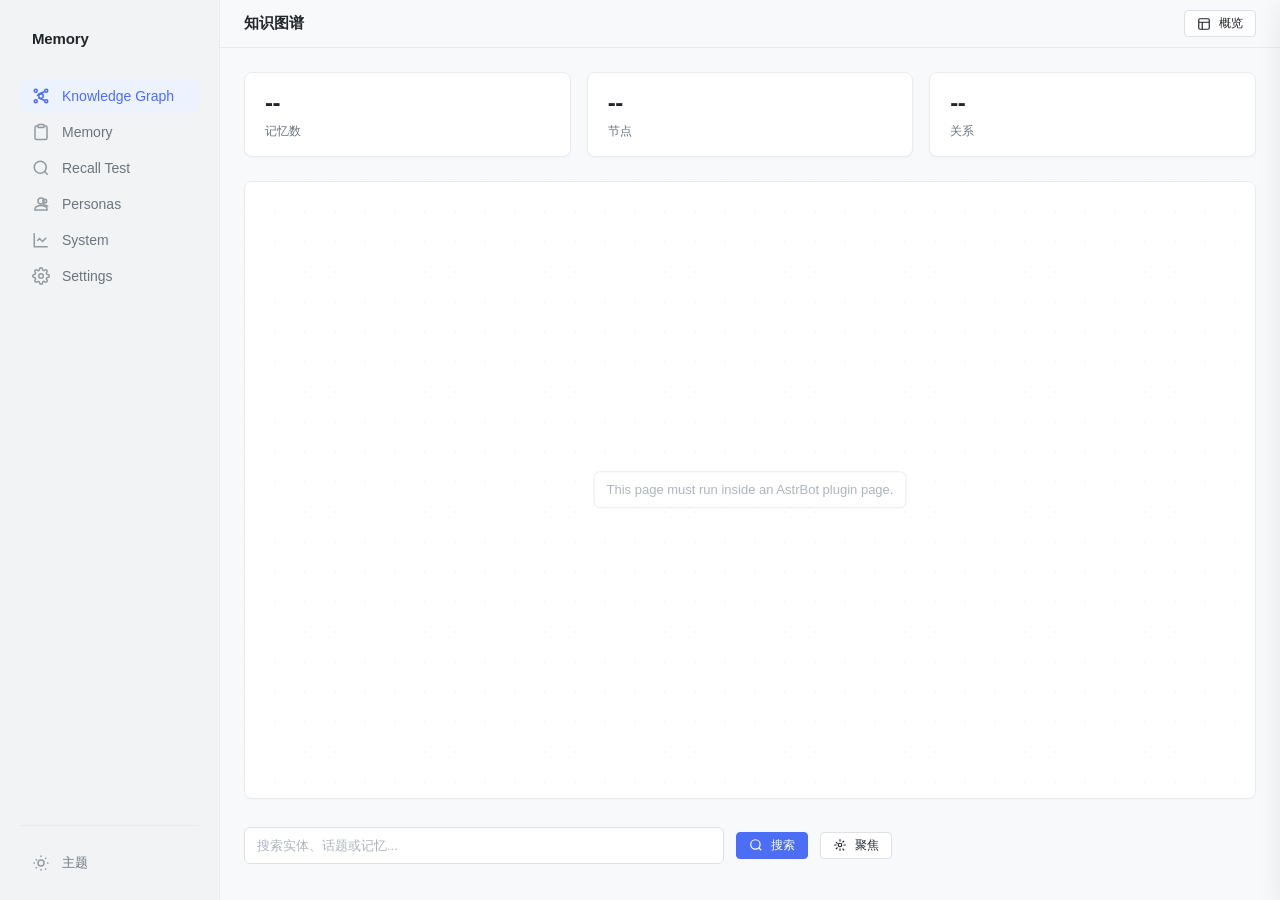
==== commit c468c6cc: "feat: 系统配置页集成到 dashboard 侧边栏 - 侧边栏新增「系统配置」菜单项 - 点击后从 /config 加载配置页内容 - 服务端添加 /webui 静态文件托管 - i18n 添加" ====
--- a/webui/dashboard/index.html
+++ b/webui/dashboard/index.html
@@ -31,6 +31,10 @@
           <button class="nav-item" data-page="system">
             <svg viewBox="0 0 24 24" fill="none" stroke="currentColor" stroke-width="2"><path d="M3 3v18h18"/><path d="m19 9-5 5-4-4-3 3"/></svg>
             <span data-i18n="nav.system">系统概览</span>
+          </button>
+          <button class="nav-item" data-page="settings">
+            <svg viewBox="0 0 24 24" fill="none" stroke="currentColor" stroke-width="2"><circle cx="12" cy="12" r="3"/><path d="M19.4 15a1.65 1.65 0 0 0 .33 1.82l.06.06a2 2 0 0 1 0 2.83 2 2 0 0 1-2.83 0l-.06-.06a1.65 1.65 0 0 0-1.82-.33 1.65 1.65 0 0 0-1 1.51V21a2 2 0 0 1-2 2 2 2 0 0 1-2-2v-.09A1.65 1.65 0 0 0 9 19.4a1.65 1.65 0 0 0-1.82.33l-.06.06a2 2 0 0 1-2.83 0 2 2 0 0 1 0-2.83l.06-.06A1.65 1.65 0 0 0 4.68 15a1.65 1.65 0 0 0-1.51-1H3a2 2 0 0 1-2-2 2 2 0 0 1 2-2h.09A1.65 1.65 0 0 0 4.6 9a1.65 1.65 0 0 0-.33-1.82l-.06-.06a2 2 0 0 1 0-2.83 2 2 0 0 1 2.83 0l.06.06A1.65 1.65 0 0 0 9 4.68a1.65 1.65 0 0 0 1-1.51V3a2 2 0 0 1 2-2 2 2 0 0 1 2 2v.09a1.65 1.65 0 0 0 1 1.51 1.65 1.65 0 0 0 1.82-.33l.06-.06a2 2 0 0 1 2.83 0 2 2 0 0 1 0 2.83l-.06.06a1.65 1.65 0 0 0-.33 1.82V9a1.65 1.65 0 0 0 1.51 1H21a2 2 0 0 1 2 2 2 2 0 0 1-2 2h-.09a1.65 1.65 0 0 0-1.51 1z"/></svg>
+            <span data-i18n="nav.settings">系统配置</span>
           </button>
         </nav>
         <div class="sidebar-divider"></div>
@@ -201,6 +205,15 @@
         </section>
       </main>
     </div>
+        <!-- Page: Settings -->
+        <section class="page" id="page-settings">
+          <header class="page-header">
+            <span class="page-title">系统配置</span>
+          </header>
+          <div class="page-body" id="settings-body" style="padding:20px;overflow-y:auto">
+            <div id="settings-loading" style="text-align:center;padding:60px;color:#999">加载中...</div>
+          </div>
+        </section>
     <!-- Peek Panel -->
     <div class="peek-overlay" id="peek-overlay"></div>
     <aside class="peek-panel" id="peek-panel">
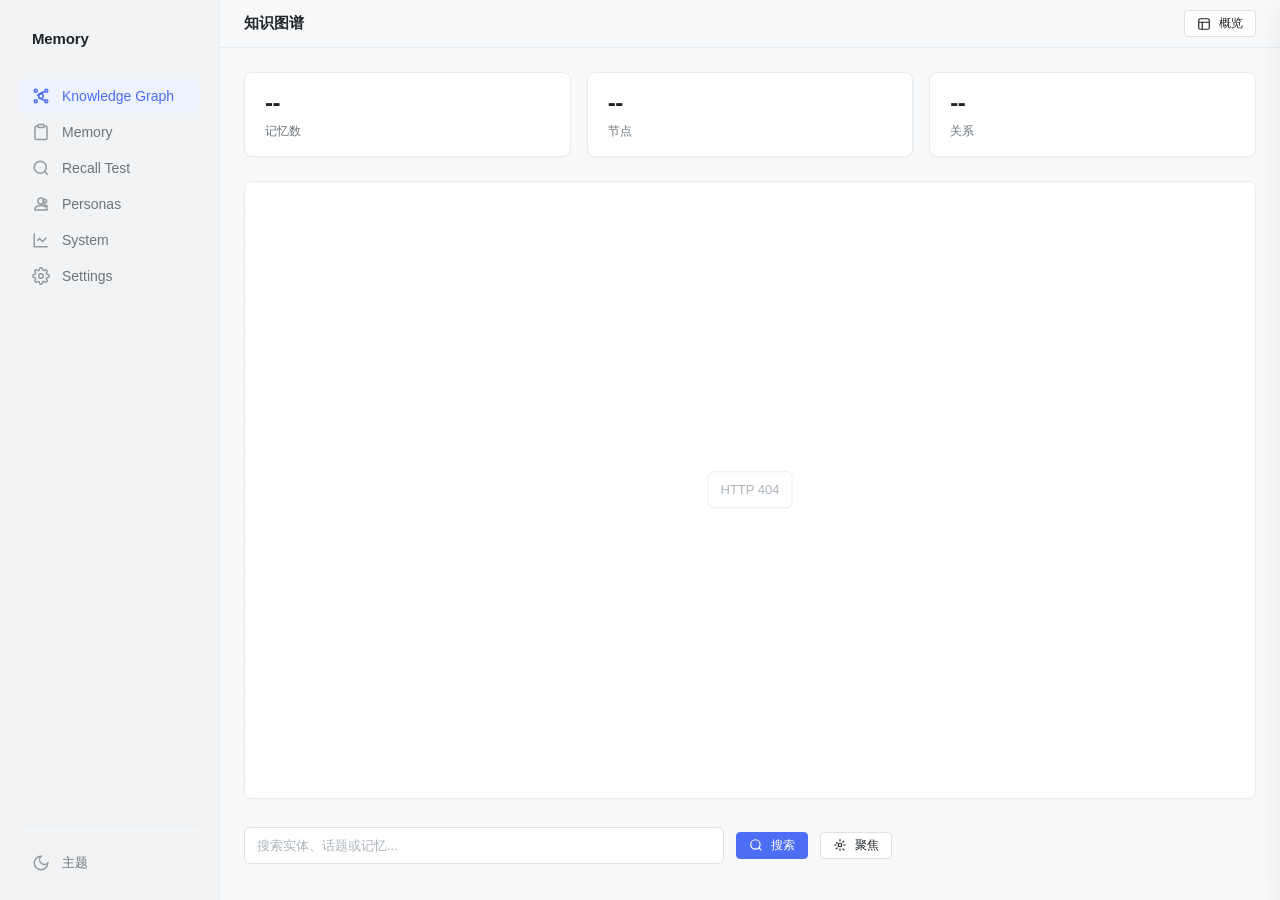
==== commit 72b40274: "fix: 配置页完全独立为 settings.js，剥离 app.js 所有 settings 逻辑" ====
--- a/webui/dashboard/index.html
+++ b/webui/dashboard/index.html
@@ -210,9 +210,7 @@
           <header class="page-header">
             <span class="page-title">系统配置</span>
           </header>
-          <div class="page-body" id="settings-body" style="padding:20px;overflow-y:auto">
-            <div id="settings-loading" style="text-align:center;padding:60px;color:#999">加载中...</div>
-          </div>
+          <div class="page-body" id="settings-body"></div>
         </section>
     <!-- Peek Panel -->
     <div class="peek-overlay" id="peek-overlay"></div>
@@ -232,6 +230,7 @@
     <div class="toast" id="toast"></div>
     <script src="./graph-2d.js"></script>
     <script src="./graph-ui.js"></script>
+    <script src="./settings.js"></script>
     <script src="./app.js"></script>
   </body>
 </html>
--- a/webui/dashboard/styles.css
+++ b/webui/dashboard/styles.css
@@ -2398,3 +2398,93 @@
     grid-template-columns: 1fr;
   }
 }
+
+/* ══════════════════════════════════════
+   Settings / Config Page
+   ══════════════════════════════════════ */
+#page-settings .card h2 {
+  margin-top: 0;
+  margin-bottom: 16px;
+  font-size: 1.05em;
+  color: var(--text-primary);
+  border-bottom: 1px solid var(--border-light);
+  padding-bottom: 10px;
+}
+#page-settings .field {
+  display: flex;
+  align-items: flex-start;
+  padding: 10px 0;
+  gap: 16px;
+}
+#page-settings .field + .field {
+  border-top: 1px solid var(--border-light);
+}
+#page-settings .field-label {
+  flex: 1;
+  min-width: 160px;
+  font-size: 0.92em;
+  font-weight: 500;
+  color: var(--text-primary);
+  padding-top: 4px;
+}
+#page-settings .field-hint {
+  display: block;
+  font-size: 0.82em;
+  color: var(--text-tertiary);
+  font-weight: normal;
+  margin-top: 2px;
+}
+#page-settings .field input[type="text"],
+#page-settings .field input[type="number"],
+#page-settings .field select,
+#page-settings .field textarea {
+  width: 260px;
+  padding: 7px 10px;
+  border: 1px solid var(--border);
+  border-radius: 8px;
+  font-size: 0.9em;
+  background: var(--bg-input, #fff);
+  color: var(--text-primary);
+  box-sizing: border-box;
+}
+#page-settings .field input[type="checkbox"] {
+  width: 18px;
+  height: 18px;
+  margin-top: 2px;
+  cursor: pointer;
+}
+#page-settings .settings-prov-table {
+  width: 100%;
+  border-collapse: collapse;
+  font-size: 0.88em;
+}
+#page-settings .settings-prov-table th {
+  background: var(--bg-subtle, #f5f5f7);
+  padding: 8px 6px;
+  text-align: left;
+  font-weight: 600;
+}
+#page-settings .settings-prov-table td {
+  padding: 4px 6px;
+}
+#page-settings .settings-prov-table input {
+  width: 100%;
+  padding: 6px 8px;
+  border: 1px solid var(--border);
+  border-radius: 6px;
+  font-size: 0.9em;
+  box-sizing: border-box;
+  background: var(--bg-input, #fff);
+  color: var(--text-primary);
+}
+.btn-sm-text {
+  background: none;
+  border: none;
+  cursor: pointer;
+  color: var(--text-tertiary, #999);
+  font-size: 16px;
+  padding: 4px 8px;
+}
+.btn-sm-text:hover {
+  color: #e33;
+}
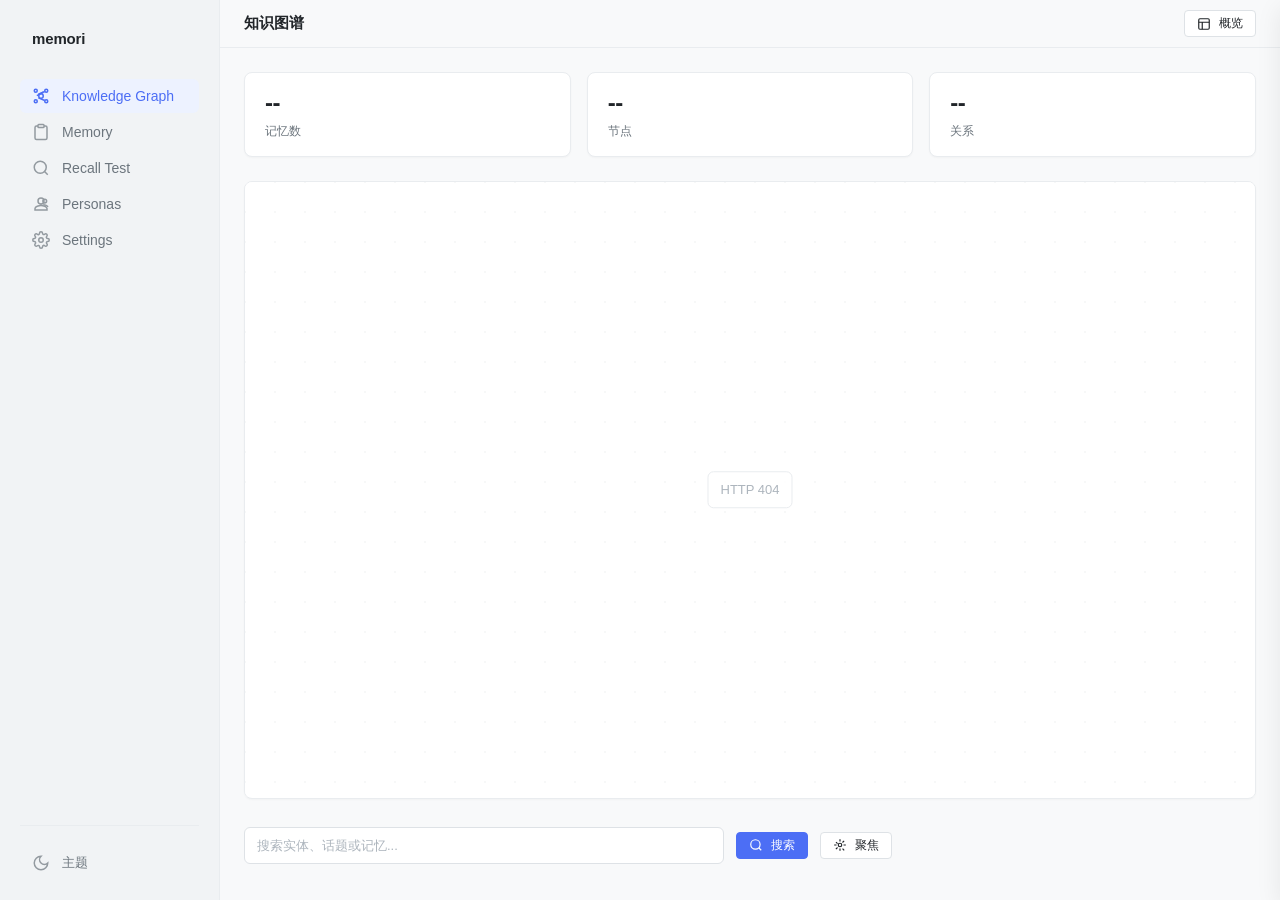
==== commit 23d21a8a: "chore: 左上方 Memory → memori" ====
--- a/webui/dashboard/index.html
+++ b/webui/dashboard/index.html
@@ -3,14 +3,14 @@
   <head>
     <meta charset="UTF-8" />
     <meta name="viewport" content="width=device-width, initial-scale=1.0" />
-    <title>Memory Dashboard</title>
+    <title>memori Dashboard</title>
     <link rel="stylesheet" href="./styles.css" />
     <script src="./i18n.js"></script>
   </head>
   <body>
     <div id="app">
       <aside class="sidebar">
-        <div class="sidebar-brand">Memory</div>
+        <div class="sidebar-brand">memori</div>
         <nav class="sidebar-nav">
           <button class="nav-item active" data-page="graph">
             <svg viewBox="0 0 24 24" fill="none" stroke="currentColor" stroke-width="2"><circle cx="12" cy="12" r="3"/><circle cx="19" cy="5" r="2"/><circle cx="5" cy="19" r="2"/><circle cx="19" cy="19" r="2"/><circle cx="5" cy="5" r="2"/><line x1="8.5" y1="9.5" x2="17" y2="6"/><line x1="8.5" y1="14.5" x2="17" y2="18"/><line x1="15" y1="7" x2="6.5" y2="11.5"/></svg>
@@ -27,10 +27,6 @@
           <button class="nav-item" data-page="persons">
             <svg viewBox="0 0 24 24" fill="none" stroke="currentColor" stroke-width="2"><path d="M12 12c2.21 0 4-1.79 4-4s-1.79-4-4-4-4 1.79-4 4 1.79 4 4 4zm0 2c-2.67 0-8 1.34-8 4v2h16v-2c0-2.66-5.33-4-8-4z"/><circle cx="17" cy="8" r="2.5"/><path d="M21 16c0-1.66-3.33-3-6-3"/></svg>
             <span data-i18n="nav.persons">用户画像</span>
-          </button>
-          <button class="nav-item" data-page="system">
-            <svg viewBox="0 0 24 24" fill="none" stroke="currentColor" stroke-width="2"><path d="M3 3v18h18"/><path d="m19 9-5 5-4-4-3 3"/></svg>
-            <span data-i18n="nav.system">系统概览</span>
           </button>
           <button class="nav-item" data-page="settings">
             <svg viewBox="0 0 24 24" fill="none" stroke="currentColor" stroke-width="2"><circle cx="12" cy="12" r="3"/><path d="M19.4 15a1.65 1.65 0 0 0 .33 1.82l.06.06a2 2 0 0 1 0 2.83 2 2 0 0 1-2.83 0l-.06-.06a1.65 1.65 0 0 0-1.82-.33 1.65 1.65 0 0 0-1 1.51V21a2 2 0 0 1-2 2 2 2 0 0 1-2-2v-.09A1.65 1.65 0 0 0 9 19.4a1.65 1.65 0 0 0-1.82.33l-.06.06a2 2 0 0 1-2.83 0 2 2 0 0 1 0-2.83l.06-.06A1.65 1.65 0 0 0 4.68 15a1.65 1.65 0 0 0-1.51-1H3a2 2 0 0 1-2-2 2 2 0 0 1 2-2h.09A1.65 1.65 0 0 0 4.6 9a1.65 1.65 0 0 0-.33-1.82l-.06-.06a2 2 0 0 1 0-2.83 2 2 0 0 1 2.83 0l.06.06A1.65 1.65 0 0 0 9 4.68a1.65 1.65 0 0 0 1-1.51V3a2 2 0 0 1 2-2 2 2 0 0 1 2 2v.09a1.65 1.65 0 0 0 1 1.51 1.65 1.65 0 0 0 1.82-.33l.06-.06a2 2 0 0 1 2.83 0 2 2 0 0 1 0 2.83l-.06.06a1.65 1.65 0 0 0-.33 1.82V9a1.65 1.65 0 0 0 1.51 1H21a2 2 0 0 1 2 2 2 2 0 0 1-2 2h-.09a1.65 1.65 0 0 0-1.51 1z"/></svg>
@@ -166,24 +162,6 @@
           </div>
         </section>
         <!-- Page: System -->
-        <section class="page" id="page-system">
-          <header class="page-header">
-            <span class="page-title">系统概览</span>
-          </header>
-          <div class="page-body">
-            <div class="stat-cards" id="system-stat-cards">
-              <div class="stat-card"><div class="stat-card-value" id="ss-total">--</div><div class="stat-card-label">总记忆</div></div>
-              <div class="stat-card"><div class="stat-card-value" id="ss-imp">--</div><div class="stat-card-label">平均重要度</div></div>
-              <div class="stat-card"><div class="stat-card-value" id="ss-nodes">--</div><div class="stat-card-label">图谱节点</div></div>
-              <div class="stat-card"><div class="stat-card-value" id="ss-edges">--</div><div class="stat-card-label">图谱关系</div></div>
-              <div class="stat-card"><div class="stat-card-value" id="ss-diaries">--</div><div class="stat-card-label">日记数</div></div>
-            </div>
-            <div class="system-panel">
-              <div class="system-panel-title">记忆类型分布</div>
-              <div class="bar-chart" id="atom-chart"></div>
-            </div>
-          </div>
-        </section>
         <!-- Page: Persons -->
         <section class="page" id="page-persons">
           <header class="page-header">
@@ -203,15 +181,15 @@
             </div>
           </div>
         </section>
+        <!-- Page: Settings -->
+        <section class="page" id="page-settings">
+          <header class="page-header">
+            <span class="page-title">系统配置</span>
+          </header>
+          <div class="page-body" id="settings-body"></div>
+        </section>
       </main>
     </div>
-        <!-- Page: Settings -->
-        <section class="page" id="page-settings">
-          <header class="page-header">
-            <span class="page-title">系统配置</span>
-          </header>
-          <div class="page-body" id="settings-body"></div>
-        </section>
     <!-- Peek Panel -->
     <div class="peek-overlay" id="peek-overlay"></div>
     <aside class="peek-panel" id="peek-panel">
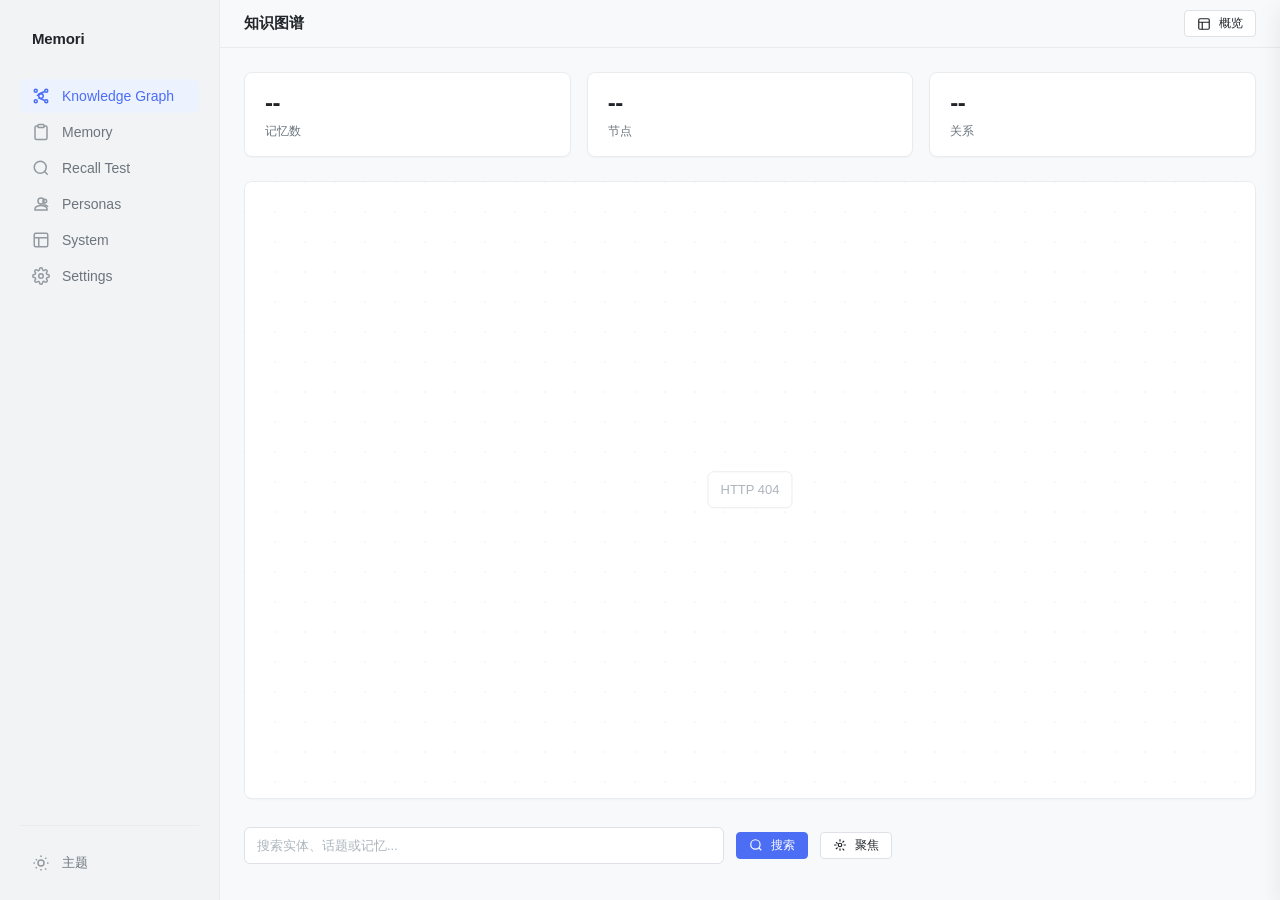
==== commit 23fe2638: "webui完善 + 数据库迁移 + LLM批量重处理 + 本地嵌入模型(1024d)懒加载 - 新增系统概览页面（统计卡片+健康状态+维护操作） - 合并三套配置页为一套（注入+API双模式加载） -" ====
--- a/webui/dashboard/index.html
+++ b/webui/dashboard/index.html
@@ -10,7 +10,7 @@
   <body>
     <div id="app">
       <aside class="sidebar">
-        <div class="sidebar-brand">memori</div>
+        <div class="sidebar-brand">Memori</div>
         <nav class="sidebar-nav">
           <button class="nav-item active" data-page="graph">
             <svg viewBox="0 0 24 24" fill="none" stroke="currentColor" stroke-width="2"><circle cx="12" cy="12" r="3"/><circle cx="19" cy="5" r="2"/><circle cx="5" cy="19" r="2"/><circle cx="19" cy="19" r="2"/><circle cx="5" cy="5" r="2"/><line x1="8.5" y1="9.5" x2="17" y2="6"/><line x1="8.5" y1="14.5" x2="17" y2="18"/><line x1="15" y1="7" x2="6.5" y2="11.5"/></svg>
@@ -27,6 +27,10 @@
           <button class="nav-item" data-page="persons">
             <svg viewBox="0 0 24 24" fill="none" stroke="currentColor" stroke-width="2"><path d="M12 12c2.21 0 4-1.79 4-4s-1.79-4-4-4-4 1.79-4 4 1.79 4 4 4zm0 2c-2.67 0-8 1.34-8 4v2h16v-2c0-2.66-5.33-4-8-4z"/><circle cx="17" cy="8" r="2.5"/><path d="M21 16c0-1.66-3.33-3-6-3"/></svg>
             <span data-i18n="nav.persons">用户画像</span>
+          </button>
+          <button class="nav-item" data-page="system">
+            <svg viewBox="0 0 24 24" fill="none" stroke="currentColor" stroke-width="2"><rect x="3" y="3" width="18" height="18" rx="2"/><path d="M3 9h18M9 21V9"/></svg>
+            <span data-i18n="nav.system">系统概览</span>
           </button>
           <button class="nav-item" data-page="settings">
             <svg viewBox="0 0 24 24" fill="none" stroke="currentColor" stroke-width="2"><circle cx="12" cy="12" r="3"/><path d="M19.4 15a1.65 1.65 0 0 0 .33 1.82l.06.06a2 2 0 0 1 0 2.83 2 2 0 0 1-2.83 0l-.06-.06a1.65 1.65 0 0 0-1.82-.33 1.65 1.65 0 0 0-1 1.51V21a2 2 0 0 1-2 2 2 2 0 0 1-2-2v-.09A1.65 1.65 0 0 0 9 19.4a1.65 1.65 0 0 0-1.82.33l-.06.06a2 2 0 0 1-2.83 0 2 2 0 0 1 0-2.83l.06-.06A1.65 1.65 0 0 0 4.68 15a1.65 1.65 0 0 0-1.51-1H3a2 2 0 0 1-2-2 2 2 0 0 1 2-2h.09A1.65 1.65 0 0 0 4.6 9a1.65 1.65 0 0 0-.33-1.82l-.06-.06a2 2 0 0 1 0-2.83 2 2 0 0 1 2.83 0l.06.06A1.65 1.65 0 0 0 9 4.68a1.65 1.65 0 0 0 1-1.51V3a2 2 0 0 1 2-2 2 2 0 0 1 2 2v.09a1.65 1.65 0 0 0 1 1.51 1.65 1.65 0 0 0 1.82-.33l.06-.06a2 2 0 0 1 2.83 0 2 2 0 0 1 0 2.83l-.06.06a1.65 1.65 0 0 0-.33 1.82V9a1.65 1.65 0 0 0 1.51 1H21a2 2 0 0 1 2 2 2 2 0 0 1-2 2h-.09a1.65 1.65 0 0 0-1.51 1z"/></svg>
@@ -162,6 +166,68 @@
           </div>
         </section>
         <!-- Page: System -->
+        <section class="page" id="page-system">
+          <header class="page-header">
+            <span class="page-title" data-i18n="nav.system">系统概览</span>
+            <div class="page-actions">
+              <button class="btn btn-secondary btn-sm" id="system-refresh-btn">
+                <svg viewBox="0 0 24 24" width="14" height="14" fill="none" stroke="currentColor" stroke-width="2"><path d="M23 4v6h-6M1 20v-6h6"/><path d="M3.51 9a9 9 0 0 1 14.85-3.36L23 10M1 14l4.64 4.36A9 9 0 0 0 20.49 15"/></svg>
+                <span data-i18n="common.refresh">刷新</span>
+              </button>
+            </div>
+          </header>
+          <div class="page-body">
+            <!-- 数据库状态 -->
+            <div class="stat-cards">
+              <div class="stat-card">
+                <div class="stat-card-icon"><svg viewBox="0 0 24 24" width="18" height="18" fill="none" stroke="currentColor" stroke-width="2"><path d="M12 12c2.21 0 4-1.79 4-4s-1.79-4-4-4-4 1.79-4 4 1.79 4 4 4zm0 2c-2.67 0-8 1.34-8 4v2h16v-2c0-2.66-5.33-4-8-4z"/></svg></div>
+                <div class="stat-card-value" id="ss-users">--</div>
+                <div class="stat-card-label" data-i18n="stats.users">用户</div>
+              </div>
+              <div class="stat-card">
+                <div class="stat-card-icon"><svg viewBox="0 0 24 24" width="18" height="18" fill="none" stroke="currentColor" stroke-width="2"><path d="M14 2H6a2 2 0 0 0-2 2v16a2 2 0 0 0 2 2h12a2 2 0 0 0 2-2V8z"/><polyline points="14 2 14 8 20 8"/><line x1="16" y1="13" x2="8" y2="13"/><line x1="16" y1="17" x2="8" y2="17"/><polyline points="10 9 9 9 8 9"/></svg></div>
+                <div class="stat-card-value" id="ss-diaries">--</div>
+                <div class="stat-card-label" data-i18n="stats.diaries">日记</div>
+              </div>
+              <div class="stat-card">
+                <div class="stat-card-icon"><svg viewBox="0 0 24 24" width="18" height="18" fill="none" stroke="currentColor" stroke-width="2"><circle cx="12" cy="12" r="10"/><path d="M12 6v6l4 2"/></svg></div>
+                <div class="stat-card-value" id="ss-atoms">--</div>
+                <div class="stat-card-label" data-i18n="stats.atoms">记忆原子</div>
+              </div>
+              <div class="stat-card">
+                <div class="stat-card-icon"><svg viewBox="0 0 24 24" width="18" height="18" fill="none" stroke="currentColor" stroke-width="2"><circle cx="12" cy="12" r="3"/><circle cx="19" cy="5" r="2"/><circle cx="5" cy="19" r="2"/><circle cx="19" cy="19" r="2"/><circle cx="5" cy="5" r="2"/><line x1="8.5" y1="9.5" x2="17" y2="6"/><line x1="8.5" y1="14.5" x2="17" y2="18"/><line x1="15" y1="7" x2="6.5" y2="11.5"/></svg></div>
+                <div class="stat-card-value" id="ss-nodes">--</div>
+                <div class="stat-card-label" data-i18n="stats.graphNodes">图谱节点</div>
+              </div>
+              <div class="stat-card">
+                <div class="stat-card-icon"><svg viewBox="0 0 24 24" width="18" height="18" fill="none" stroke="currentColor" stroke-width="2"><path d="M16 21v-2a4 4 0 0 0-4-4H6a4 4 0 0 0-4 4v2"/><circle cx="9" cy="7" r="4"/><path d="M22 21v-2a4 4 0 0 0-3-3.87M16 3.13a4 4 0 0 1 0 7.75"/></svg></div>
+                <div class="stat-card-value" id="ss-edges">--</div>
+                <div class="stat-card-label" data-i18n="stats.graphEdges">关系边</div>
+              </div>
+            </div>
+
+            <!-- 健康状态 -->
+            <div class="system-panel">
+              <div class="system-panel-title">🔋 健康状态</div>
+              <div id="ss-health-grid" style="display:grid;grid-template-columns:1fr 1fr;gap:var(--space-3)">
+                <div class="memory-detail-meta-item"><span class="memory-detail-meta-label">服务状态</span><span class="memory-detail-meta-value" id="ss-health-status">检查中...</span></div>
+                <div class="memory-detail-meta-item"><span class="memory-detail-meta-label">数据库</span><span class="memory-detail-meta-value" id="ss-health-db">--</span></div>
+                <div class="memory-detail-meta-item"><span class="memory-detail-meta-label">LLM 配置</span><span class="memory-detail-meta-value" id="ss-health-llm">--</span></div>
+                <div class="memory-detail-meta-item"><span class="memory-detail-meta-label">Embedding 配置</span><span class="memory-detail-meta-value" id="ss-health-embed">--</span></div>
+              </div>
+            </div>
+
+            <!-- 生命周期操作 -->
+            <div class="system-panel">
+              <div class="system-panel-title">⚙️ 维护操作</div>
+              <div style="display:flex;gap:var(--space-3);flex-wrap:wrap">
+                <button class="btn btn-secondary btn-sm" id="sys-archive-btn">📦 触发归档</button>
+                <button class="btn btn-secondary btn-sm" id="sys-decay-btn">📉 触发衰减</button>
+              </div>
+              <div id="sys-op-result" style="margin-top:var(--space-3);font-size:13px;color:var(--text-secondary)"></div>
+            </div>
+          </div>
+        </section>
         <!-- Page: Persons -->
         <section class="page" id="page-persons">
           <header class="page-header">
